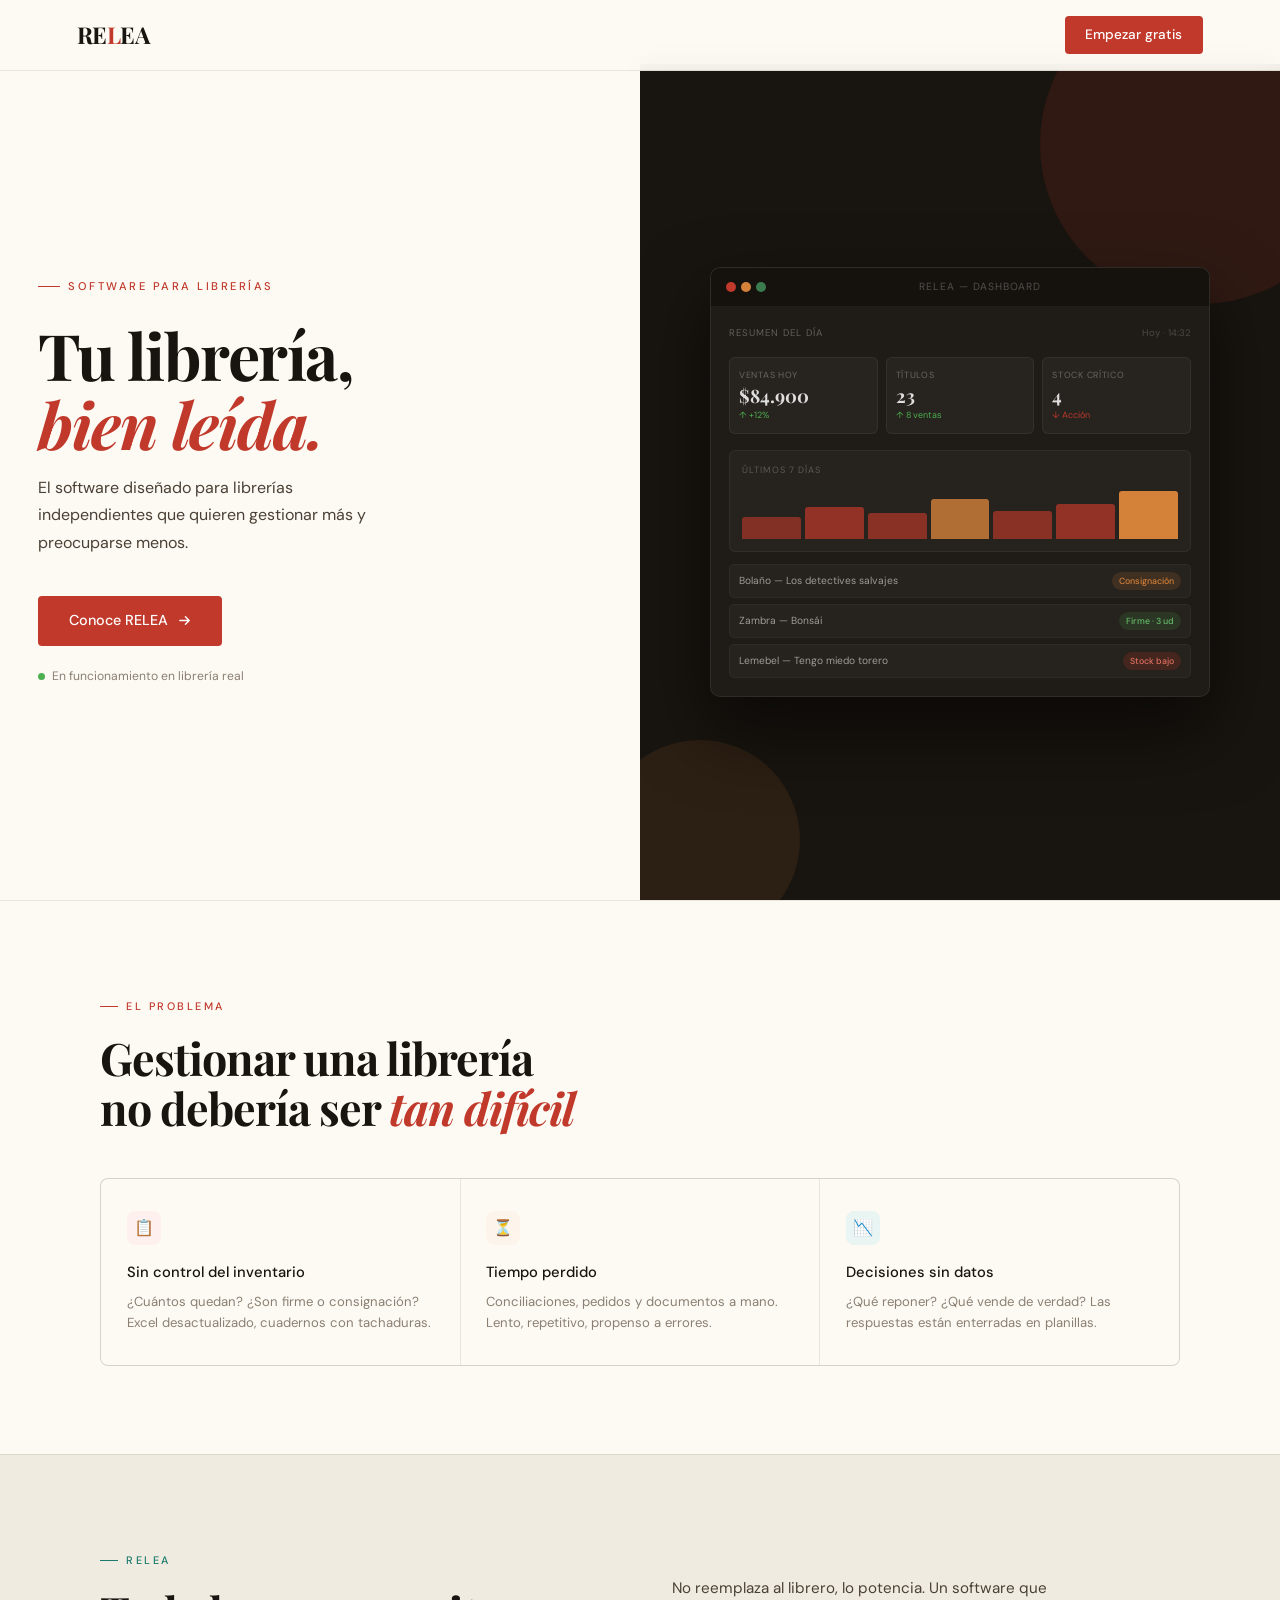
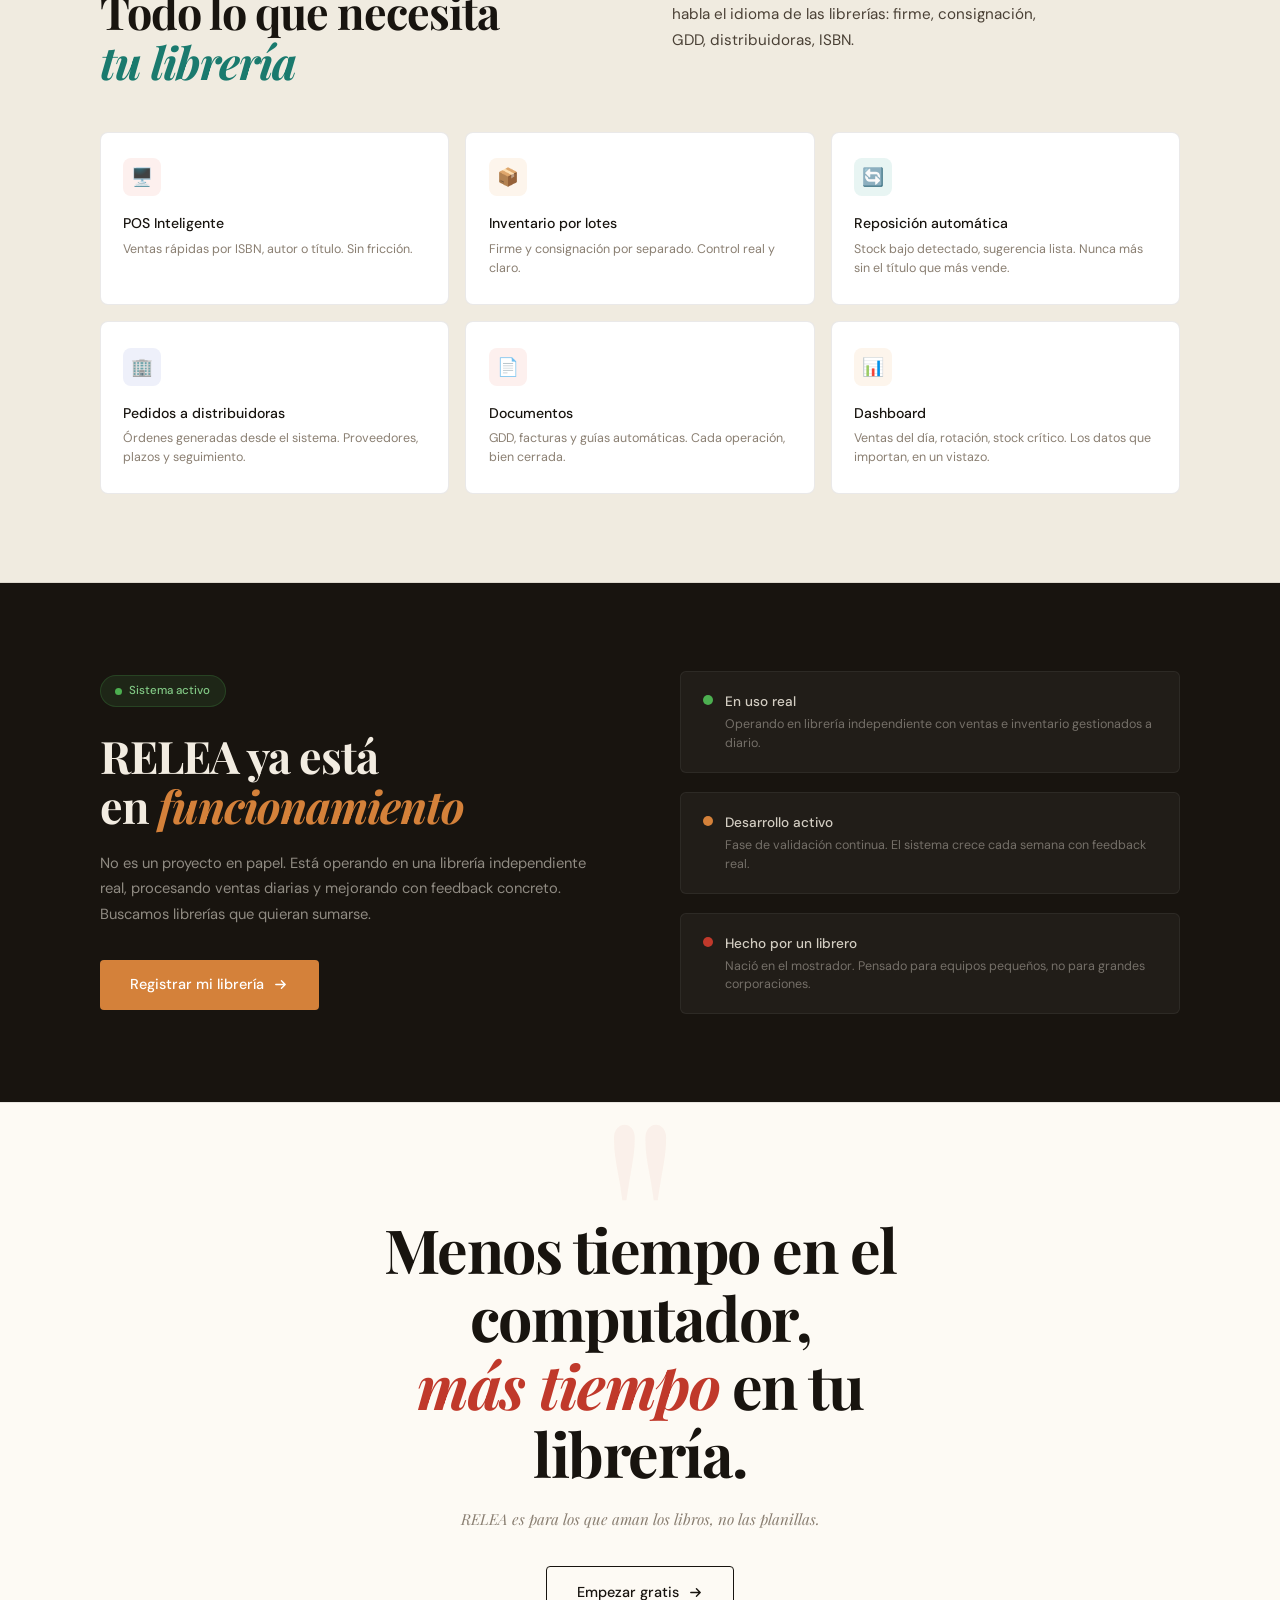
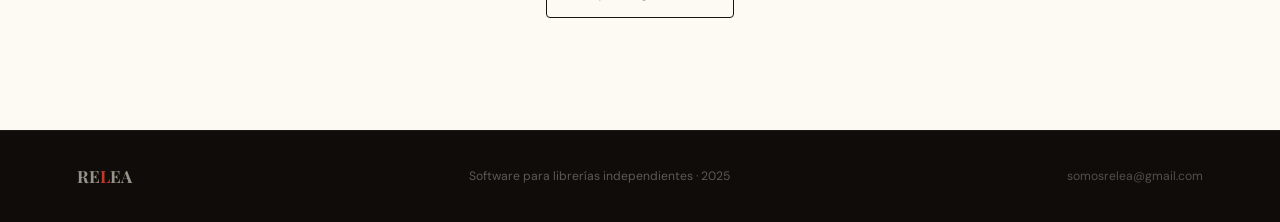
==== index.html @ 033b96b5 "feat: links de registro a app.relea.cl en CTAs principales - Nav: 'Quiero saber más' → 'Empezar grat" ====
<!DOCTYPE html>
<html lang="es">
<head>
<meta charset="UTF-8">
<meta name="viewport" content="width=device-width, initial-scale=1.0">
<title>RELEA — Tu librería, bien leída.</title>
<link rel="preconnect" href="https://fonts.googleapis.com">
<link href="https://fonts.googleapis.com/css2?family=Playfair+Display:ital,wght@0,400;0,700;1,400&family=DM+Sans:wght@300;400;500&display=swap" rel="stylesheet">
<style>
*, *::before, *::after { margin: 0; padding: 0; box-sizing: border-box; }

:root {
  --bg: #FDFAF4;
  --ink: #18140F;
  --ink-mid: #4A4035;
  --ink-muted: #8A7F72;
  --red: #C0392B;
  --red-pale: #FDF0EE;
  --amber: #D4813A;
  --amber-pale: #FDF5EC;
  --teal: #1A7A6E;
  --teal-pale: #E8F5F3;
  --indigo: #3B4FA8;
  --indigo-pale: #EEF0FA;
  --border: rgba(24,20,15,0.09);
  --cream: #F0EBE0;
  --white: #FFFFFF;
}

html { scroll-behavior: smooth; }

body {
  font-family: 'DM Sans', sans-serif;
  background: var(--bg);
  color: var(--ink);
  line-height: 1.6;
  overflow-x: hidden;
}

/* NAV */
nav {
  position: fixed; top: 0; left: 0; right: 0; z-index: 100;
  display: flex; align-items: center; justify-content: space-between;
  padding: 1rem 6%;
  background: rgba(253,250,244,0.93); backdrop-filter: blur(12px);
  border-bottom: 1px solid var(--border);
}
.logo {
  font-family: 'Playfair Display', serif;
  font-size: 1.45rem; font-weight: 700; letter-spacing: -0.5px;
  color: var(--ink); text-decoration: none;
}
.logo span { color: var(--red); }
.nav-cta {
  font-family: 'DM Sans', sans-serif; font-size: 0.85rem; font-weight: 500;
  padding: 0.5rem 1.3rem; background: var(--red); color: #fff;
  border: none; border-radius: 4px; cursor: pointer; text-decoration: none;
  transition: background 0.2s, transform 0.15s;
}
.nav-cta:hover { background: #A93224; transform: translateY(-1px); }

/* HERO */
.hero {
  min-height: 100vh; display: grid; grid-template-columns: 1fr 1fr;
  padding-top: 64px; overflow: hidden;
}
.hero-left {
  display: flex; flex-direction: column; justify-content: center;
  padding: 5rem 3.5rem 5rem 6%;
}
.eyebrow {
  display: inline-flex; align-items: center; gap: 8px;
  font-size: 0.7rem; text-transform: uppercase; letter-spacing: 2.5px;
  color: var(--red); font-weight: 500; margin-bottom: 1.6rem;
}
.eyebrow::before { content: ''; display: block; width: 22px; height: 1px; background: var(--red); }
h1 {
  font-family: 'Playfair Display', serif;
  font-size: clamp(2.8rem, 5vw, 4.6rem); font-weight: 700;
  line-height: 1.07; letter-spacing: -1.5px; margin-bottom: 1rem;
}
h1 em { font-style: italic; color: var(--red); }
.hero-sub {
  font-size: 1rem; color: var(--ink-mid); line-height: 1.7;
  max-width: 340px; margin-bottom: 2.5rem;
}
.btn-main {
  display: inline-flex; align-items: center; gap: 9px;
  padding: 0.85rem 1.9rem; background: var(--red); color: #fff;
  font-family: 'DM Sans', sans-serif; font-size: 0.9rem; font-weight: 500;
  border: none; border-radius: 4px; cursor: pointer; text-decoration: none;
  align-self: flex-start; transition: background 0.2s, transform 0.15s;
}
.btn-main:hover { background: #A93224; transform: translateY(-1px); }
.btn-main svg { transition: transform 0.2s; }
.btn-main:hover svg { transform: translateX(3px); }
.hero-badge {
  margin-top: 1.3rem; font-size: 0.76rem; color: var(--ink-muted);
  display: flex; align-items: center; gap: 7px;
}
.dot-live {
  width: 7px; height: 7px; border-radius: 50%; background: #4CAF50;
  animation: blink 2.2s ease-in-out infinite; flex-shrink: 0;
}
@keyframes blink { 0%,100%{opacity:1;transform:scale(1)} 50%{opacity:.55;transform:scale(.8)} }

.hero-right {
  background: var(--ink); display: flex; align-items: center; justify-content: center;
  padding: 3rem 5%; position: relative; overflow: hidden;
}
.hero-right::before {
  content: ''; position: absolute; width: 320px; height: 320px; border-radius: 50%;
  background: rgba(192,57,43,0.14); top: -80px; right: -80px; pointer-events: none;
}
.hero-right::after {
  content: ''; position: absolute; width: 200px; height: 200px; border-radius: 50%;
  background: rgba(212,129,58,0.1); bottom: -40px; left: -40px; pointer-events: none;
}

/* MOCKUP */
.mockup {
  width: 100%; max-width: 500px; background: #1F1B16; border-radius: 10px;
  border: 1px solid rgba(255,255,255,0.07); box-shadow: 0 32px 72px rgba(0,0,0,0.55);
  overflow: hidden; animation: rise 0.9s ease-out both; position: relative; z-index: 2;
}
@keyframes rise { from{opacity:0;transform:translateY(18px)} to{opacity:1;transform:none} }
.mtop {
  display: flex; align-items: center; justify-content: space-between;
  padding: 11px 15px; background: #15120E; border-bottom: 1px solid rgba(255,255,255,0.05);
}
.mdots { display: flex; gap: 5px; }
.mdot { width: 10px; height: 10px; border-radius: 50%; }
.dr{background:#C0392B} .dy{background:#D4813A} .dg{background:#3C7A50}
.mtitle { font-size: 0.65rem; color: rgba(255,255,255,0.25); letter-spacing: 1px; text-transform: uppercase; }
.mbody { padding: 18px; }
.mrow { display: flex; justify-content: space-between; align-items: baseline; margin-bottom: 16px; }
.mlabel { font-size: 0.6rem; color: rgba(255,255,255,0.3); text-transform: uppercase; letter-spacing: 1px; }
.mdate { font-size: 0.6rem; color: rgba(255,255,255,0.2); }
.mcards { display: grid; grid-template-columns: repeat(3,1fr); gap: 8px; margin-bottom: 16px; }
.mcard {
  background: rgba(255,255,255,0.04); border: 1px solid rgba(255,255,255,0.06);
  border-radius: 6px; padding: 10px 9px;
}
.mcard-lbl { font-size: 0.56rem; color: rgba(255,255,255,0.3); text-transform: uppercase; letter-spacing:.7px; margin-bottom: 5px; }
.mcard-val { font-family: 'Playfair Display', serif; font-size: 1.15rem; font-weight: 700; color: rgba(255,255,255,0.85); line-height: 1; }
.mcard-sub { font-size: 0.56rem; margin-top: 3px; }
.up{color:#4CAF50} .dn{color:#C0392B}
.mchart { background: rgba(255,255,255,0.03); border: 1px solid rgba(255,255,255,0.05); border-radius: 6px; padding: 12px; margin-bottom: 12px; }
.mchart-lbl { font-size: 0.57rem; color: rgba(255,255,255,0.25); text-transform: uppercase; letter-spacing: 1px; margin-bottom: 10px; }
.mbars { display: flex; align-items: flex-end; gap: 4px; height: 52px; }
.mb { flex: 1; border-radius: 3px 3px 0 0; }
.mb1{height:42%;background:#C0392B;opacity:.6} .mb2{height:62%;background:#C0392B;opacity:.7}
.mb3{height:50%;background:#C0392B;opacity:.65} .mb4{height:78%;background:#D4813A;opacity:.8}
.mb5{height:55%;background:#C0392B;opacity:.65} .mb6{height:68%;background:#C0392B;opacity:.7}
.mb7{height:92%;background:#D4813A;opacity:1}
.mitems { display: flex; flex-direction: column; gap: 6px; }
.mitem {
  display: flex; align-items: center; justify-content: space-between;
  background: rgba(255,255,255,0.03); border-radius: 5px; padding: 7px 9px;
  border: 1px solid rgba(255,255,255,0.04);
}
.mitem-name { font-size: 0.64rem; color: rgba(255,255,255,0.55); white-space: nowrap; overflow: hidden; text-overflow: ellipsis; max-width: 200px; }
.mbadge { font-size: 0.55rem; padding: 2px 7px; border-radius: 20px; font-weight: 500; white-space: nowrap; }
.bg{background:rgba(76,175,80,.14);color:#66BB6A}
.br{background:rgba(192,57,43,.2);color:#E07060}
.bo{background:rgba(212,129,58,.15);color:#D4813A}

/* SECTIONS */
.section { padding: 5.5rem 6%; }
.inner { max-width: 1080px; margin: 0 auto; }
.sec-eye {
  display: inline-flex; align-items: center; gap: 8px;
  font-size: 0.68rem; text-transform: uppercase; letter-spacing: 2.5px; font-weight: 500; margin-bottom: 1.1rem;
}
h2 {
  font-family: 'Playfair Display', serif;
  font-size: clamp(1.9rem, 3.5vw, 2.8rem); font-weight: 700; line-height: 1.12; letter-spacing: -1px;
}
h2 em { font-style: italic; }

/* PROBLEMA */
.prob-mod { background: var(--bg); border-top: 1px solid var(--border); }
.prob-grid {
  display: grid; grid-template-columns: repeat(3,1fr); gap: 1px;
  background: var(--border); border: 1px solid var(--border);
  border-radius: 8px; overflow: hidden; margin-top: 2.8rem;
}
.prob-card { padding: 2rem 1.6rem; background: var(--bg); transition: background 0.2s; }
.prob-card:hover { background: var(--cream); }
.prob-accent {
  display: inline-block; width: 34px; height: 34px; border-radius: 8px;
  font-size: 1rem; line-height: 34px; text-align: center; margin-bottom: 1rem;
}
.ac-red{background:var(--red-pale)} .ac-amber{background:var(--amber-pale)} .ac-teal{background:var(--teal-pale)}
.prob-card h3 { font-size: 0.92rem; font-weight: 500; color: var(--ink); margin-bottom: 0.4rem; }
.prob-card p { font-size: 0.82rem; color: var(--ink-muted); line-height: 1.6; }

/* MÓDULOS */
.modulos-bg { background: var(--cream); border-top: 1px solid var(--border); border-bottom: 1px solid var(--border); }
.mod-intro { display: grid; grid-template-columns: 1fr 1fr; gap: 4rem; align-items: end; margin-bottom: 2.8rem; }
.mod-desc { font-size: 0.95rem; color: var(--ink-mid); line-height: 1.7; max-width: 380px; align-self: center; }
.mod-grid { display: grid; grid-template-columns: repeat(3,1fr); gap: 1rem; }
.mod-card {
  background: var(--white); border: 1px solid var(--border);
  border-radius: 8px; padding: 1.6rem 1.4rem;
  transition: border-color 0.2s, transform 0.2s;
  position: relative; overflow: hidden;
}
.mod-card::after {
  content: ''; position: absolute; left: 0; top: 0; bottom: 0;
  width: 3px; opacity: 0; transition: opacity 0.25s;
}
.mod-card:hover { border-color: transparent; transform: translateY(-2px); }
.mod-card:hover::after { opacity: 1; }
.card-r::after{background:var(--red)} .card-a::after{background:var(--amber)}
.card-t::after{background:var(--teal)} .card-i::after{background:var(--indigo)}
.mod-icon { width: 38px; height: 38px; border-radius: 8px; display: flex; align-items: center; justify-content: center; font-size: 1.1rem; margin-bottom: 1rem; }
.ir{background:var(--red-pale)} .ia{background:var(--amber-pale)} .it{background:var(--teal-pale)} .ii{background:var(--indigo-pale)}
.mod-card h3 { font-size: 0.88rem; font-weight: 500; color: var(--ink); margin-bottom: 0.3rem; }
.mod-card p { font-size: 0.78rem; color: var(--ink-muted); line-height: 1.55; }

/* ESTADO */
.estado { background: var(--ink); color: #F2ECE1; }
.estado-grid { display: grid; grid-template-columns: 1fr 1fr; gap: 5rem; align-items: center; }
.estado-badge {
  display: inline-flex; align-items: center; gap: 7px;
  background: rgba(76,175,80,.12); border: 1px solid rgba(76,175,80,.22);
  color: #81C784; font-size: 0.72rem; font-weight: 500;
  padding: 0.35rem 0.9rem; border-radius: 50px; margin-bottom: 1.5rem;
}
.estado h2 { color: #F2ECE1; }
.estado h2 em { color: var(--amber); font-style: italic; }
.estado-desc { font-size: 0.92rem; color: rgba(242,236,225,0.55); line-height: 1.75; margin: 1.2rem 0 2rem; }
.facts { display: flex; flex-direction: column; gap: 1.2rem; }
.fact {
  display: flex; align-items: flex-start; gap: 12px;
  padding: 1.2rem 1.4rem; background: rgba(255,255,255,0.04);
  border-radius: 6px; border: 1px solid rgba(255,255,255,0.06);
}
.fact-dot { width: 10px; height: 10px; border-radius: 50%; flex-shrink: 0; margin-top: 4px; }
.fd-red{background:var(--red)} .fd-amber{background:var(--amber)} .fd-green{background:#4CAF50}
.fact h4 { font-size: 0.85rem; font-weight: 500; color: rgba(242,236,225,0.85); margin-bottom: 2px; }
.fact p { font-size: 0.78rem; color: rgba(242,236,225,0.4); line-height: 1.5; }

/* CIERRE */
.cierre {
  background: var(--bg); text-align: center;
  padding: 7rem 6%; border-top: 1px solid var(--border);
  position: relative; overflow: hidden;
}
.cierre::before {
  content: '"'; font-family: 'Playfair Display', serif; font-size: 18rem;
  color: rgba(192,57,43,0.05); position: absolute; top: -2rem; left: 50%;
  transform: translateX(-50%); line-height: 1; pointer-events: none;
}
.cierre-inner { max-width: 640px; margin: 0 auto; position: relative; z-index: 2; }
.cierre h2 { font-size: clamp(2.2rem, 5vw, 3.8rem); letter-spacing: -1.5px; margin-bottom: 1.2rem; }
.cierre h2 em { color: var(--red); }
.cierre-sub {
  font-size: 0.95rem; color: var(--ink-muted); margin-bottom: 2.2rem;
  font-style: italic; font-family: 'Playfair Display', serif; line-height: 1.6;
}
.btn-outline {
  display: inline-flex; align-items: center; gap: 9px;
  padding: 0.85rem 1.9rem; background: transparent; color: var(--ink);
  font-family: 'DM Sans', sans-serif; font-size: 0.9rem; font-weight: 500;
  border: 1.5px solid var(--ink); border-radius: 4px;
  cursor: pointer; text-decoration: none; transition: background 0.2s, color 0.2s;
}
.btn-outline:hover { background: var(--ink); color: var(--bg); }
.btn-outline svg { transition: transform 0.2s; }
.btn-outline:hover svg { transform: translateX(3px); }

/* FOOTER */
footer {
  background: #0F0C09; color: rgba(242,236,225,0.35);
  padding: 2rem 6%; border-top: 1px solid rgba(255,255,255,0.05);
  display: flex; align-items: center; justify-content: space-between; flex-wrap: wrap; gap: 1rem;
}
.footer-logo { font-family: 'Playfair Display', serif; font-size: 1.05rem; font-weight: 700; color: rgba(242,236,225,0.6); }
.footer-logo span { color: var(--red); }
footer p { font-size: 0.76rem; }
footer a { font-size: 0.76rem; color: rgba(242,236,225,0.3); text-decoration: none; transition: color 0.2s; }
footer a:hover { color: rgba(242,236,225,0.7); }

/* REVEAL */
.reveal { opacity: 0; transform: translateY(20px); transition: opacity 0.6s ease, transform 0.6s ease; }
.reveal.on { opacity: 1; transform: none; }

/* RESPONSIVE */
@media (max-width: 900px) {
  .hero { grid-template-columns: 1fr; }
  .hero-left { padding: 4rem 6%; }
  .hero-right { min-height: 380px; padding: 3rem 6%; }
  .prob-grid { grid-template-columns: 1fr; }
  .mod-intro { grid-template-columns: 1fr; gap: 1.5rem; }
  .mod-grid { grid-template-columns: repeat(2,1fr); }
  .estado-grid { grid-template-columns: 1fr; gap: 3rem; }
}
@media (max-width: 580px) {
  .section { padding: 4rem 5%; }
  .mod-grid { grid-template-columns: 1fr; }
  .mcards { grid-template-columns: repeat(2,1fr); }
  footer { flex-direction: column; text-align: center; }
}
</style>
</head>
<body>

<!-- NAV -->
<nav>
  <a href="#" class="logo">RE<span>L</span>EA</a>
  <a href="https://app.relea.cl/?registro=1" class="nav-cta">Empezar gratis</a>
</nav>

<!-- HERO -->
<section class="hero">
  <div class="hero-left">
    <div class="eyebrow">Software para librerías</div>
    <h1>Tu librería,<br><em>bien leída.</em></h1>
    <p class="hero-sub">El software diseñado para librerías independientes que quieren gestionar más y preocuparse menos.</p>
    <a href="#modulos" class="btn-main">
      Conoce RELEA
      <svg width="15" height="15" viewBox="0 0 16 16" fill="none"><path d="M3 8h10M9 4l4 4-4 4" stroke="currentColor" stroke-width="1.5" stroke-linecap="round" stroke-linejoin="round"/></svg>
    </a>
    <div class="hero-badge">
      <div class="dot-live"></div>
      En funcionamiento en librería real
    </div>
  </div>

  <div class="hero-right">
    <div class="mockup">
      <div class="mtop">
        <div class="mdots"><div class="mdot dr"></div><div class="mdot dy"></div><div class="mdot dg"></div></div>
        <div class="mtitle">RELEA — Dashboard</div>
        <div></div>
      </div>
      <div class="mbody">
        <div class="mrow">
          <div class="mlabel">Resumen del día</div>
          <div class="mdate">Hoy · 14:32</div>
        </div>
        <div class="mcards">
          <div class="mcard">
            <div class="mcard-lbl">Ventas hoy</div>
            <div class="mcard-val">$84.900</div>
            <div class="mcard-sub up">↑ +12%</div>
          </div>
          <div class="mcard">
            <div class="mcard-lbl">Títulos</div>
            <div class="mcard-val">23</div>
            <div class="mcard-sub up">↑ 8 ventas</div>
          </div>
          <div class="mcard">
            <div class="mcard-lbl">Stock crítico</div>
            <div class="mcard-val">4</div>
            <div class="mcard-sub dn">↓ Acción</div>
          </div>
        </div>
        <div class="mchart">
          <div class="mchart-lbl">Últimos 7 días</div>
          <div class="mbars">
            <div class="mb mb1"></div><div class="mb mb2"></div><div class="mb mb3"></div>
            <div class="mb mb4"></div><div class="mb mb5"></div><div class="mb mb6"></div>
            <div class="mb mb7"></div>
          </div>
        </div>
        <div class="mitems">
          <div class="mitem">
            <span class="mitem-name">Bolaño — Los detectives salvajes</span>
            <span class="mbadge bo">Consignación</span>
          </div>
          <div class="mitem">
            <span class="mitem-name">Zambra — Bonsái</span>
            <span class="mbadge bg">Firme · 3 ud</span>
          </div>
          <div class="mitem">
            <span class="mitem-name">Lemebel — Tengo miedo torero</span>
            <span class="mbadge br">Stock bajo</span>
          </div>
        </div>
      </div>
    </div>
  </div>
</section>

<!-- PROBLEMA -->
<section class="section prob-mod" id="problema">
  <div class="inner">
    <div class="reveal">
      <div class="sec-eye" style="color:var(--red);">
        <span style="display:block;width:18px;height:1px;background:var(--red)"></span>El problema
      </div>
      <h2>Gestionar una librería<br>no debería ser <em style="color:var(--red)">tan difícil</em></h2>
    </div>
    <div class="prob-grid reveal">
      <div class="prob-card">
        <div class="prob-accent ac-red">📋</div>
        <h3>Sin control del inventario</h3>
        <p>¿Cuántos quedan? ¿Son firme o consignación? Excel desactualizado, cuadernos con tachaduras.</p>
      </div>
      <div class="prob-card">
        <div class="prob-accent ac-amber">⏳</div>
        <h3>Tiempo perdido</h3>
        <p>Conciliaciones, pedidos y documentos a mano. Lento, repetitivo, propenso a errores.</p>
      </div>
      <div class="prob-card">
        <div class="prob-accent ac-teal">📉</div>
        <h3>Decisiones sin datos</h3>
        <p>¿Qué reponer? ¿Qué vende de verdad? Las respuestas están enterradas en planillas.</p>
      </div>
    </div>
  </div>
</section>

<!-- MÓDULOS -->
<section class="section modulos-bg" id="modulos">
  <div class="inner">
    <div class="mod-intro">
      <div class="reveal">
        <div class="sec-eye" style="color:var(--teal);">
          <span style="display:block;width:18px;height:1px;background:var(--teal)"></span>RELEA
        </div>
        <h2>Todo lo que necesita<br><em style="color:var(--teal)">tu librería</em></h2>
      </div>
      <p class="mod-desc reveal">No reemplaza al librero, lo potencia. Un software que habla el idioma de las librerías: firme, consignación, GDD, distribuidoras, ISBN.</p>
    </div>

    <div class="mod-grid">
      <div class="mod-card card-r reveal">
        <div class="mod-icon ir">🖥️</div>
        <h3>POS Inteligente</h3>
        <p>Ventas rápidas por ISBN, autor o título. Sin fricción.</p>
      </div>
      <div class="mod-card card-a reveal">
        <div class="mod-icon ia">📦</div>
        <h3>Inventario por lotes</h3>
        <p>Firme y consignación por separado. Control real y claro.</p>
      </div>
      <div class="mod-card card-t reveal">
        <div class="mod-icon it">🔄</div>
        <h3>Reposición automática</h3>
        <p>Stock bajo detectado, sugerencia lista. Nunca más sin el título que más vende.</p>
      </div>
      <div class="mod-card card-i reveal">
        <div class="mod-icon ii">🏢</div>
        <h3>Pedidos a distribuidoras</h3>
        <p>Órdenes generadas desde el sistema. Proveedores, plazos y seguimiento.</p>
      </div>
      <div class="mod-card card-r reveal">
        <div class="mod-icon ir">📄</div>
        <h3>Documentos</h3>
        <p>GDD, facturas y guías automáticas. Cada operación, bien cerrada.</p>
      </div>
      <div class="mod-card card-a reveal">
        <div class="mod-icon ia">📊</div>
        <h3>Dashboard</h3>
        <p>Ventas del día, rotación, stock crítico. Los datos que importan, en un vistazo.</p>
      </div>
    </div>
  </div>
</section>

<!-- ESTADO -->
<section class="section estado" id="estado">
  <div class="inner">
    <div class="estado-grid">
      <div>
        <div class="estado-badge reveal"><div class="dot-live"></div>Sistema activo</div>
        <h2 class="reveal">RELEA ya está<br>en <em>funcionamiento</em></h2>
        <p class="estado-desc reveal">No es un proyecto en papel. Está operando en una librería independiente real, procesando ventas diarias y mejorando con feedback concreto. Buscamos librerías que quieran sumarse.</p>
        <a href="https://app.relea.cl/?registro=1" class="btn-main reveal" style="background:var(--amber);">
          Registrar mi librería
          <svg width="15" height="15" viewBox="0 0 16 16" fill="none"><path d="M3 8h10M9 4l4 4-4 4" stroke="currentColor" stroke-width="1.5" stroke-linecap="round" stroke-linejoin="round"/></svg>
        </a>
      </div>
      <div class="facts reveal">
        <div class="fact">
          <div class="fact-dot fd-green"></div>
          <div>
            <h4>En uso real</h4>
            <p>Operando en librería independiente con ventas e inventario gestionados a diario.</p>
          </div>
        </div>
        <div class="fact">
          <div class="fact-dot fd-amber"></div>
          <div>
            <h4>Desarrollo activo</h4>
            <p>Fase de validación continua. El sistema crece cada semana con feedback real.</p>
          </div>
        </div>
        <div class="fact">
          <div class="fact-dot fd-red"></div>
          <div>
            <h4>Hecho por un librero</h4>
            <p>Nació en el mostrador. Pensado para equipos pequeños, no para grandes corporaciones.</p>
          </div>
        </div>
      </div>
    </div>
  </div>
</section>

<!-- CIERRE -->
<section class="cierre" id="cierre">
  <div class="cierre-inner">
    <h2 class="reveal">Menos tiempo en el computador,<br><em>más tiempo</em> en tu librería.</h2>
    <p class="cierre-sub reveal">RELEA es para los que aman los libros, no las planillas.</p>
    <a href="https://app.relea.cl/?registro=1" class="btn-outline reveal">
      Empezar gratis
      <svg width="15" height="15" viewBox="0 0 16 16" fill="none"><path d="M3 8h10M9 4l4 4-4 4" stroke="currentColor" stroke-width="1.5" stroke-linecap="round" stroke-linejoin="round"/></svg>
    </a>
  </div>
</section>

<!-- FOOTER -->
<footer>
  <div class="footer-logo">RE<span>L</span>EA</div>
  <p>Software para librerías independientes · 2025</p>
  <a href="mailto:somosrelea@gmail.com">somosrelea@gmail.com</a>
</footer>

<script>
const obs = new IntersectionObserver(entries => {
  entries.forEach(e => { if (e.isIntersecting) e.target.classList.add('on'); });
}, { threshold: 0.1, rootMargin: '0px 0px -30px 0px' });
document.querySelectorAll('.reveal').forEach(el => obs.observe(el));
</script>
</body>
</html>
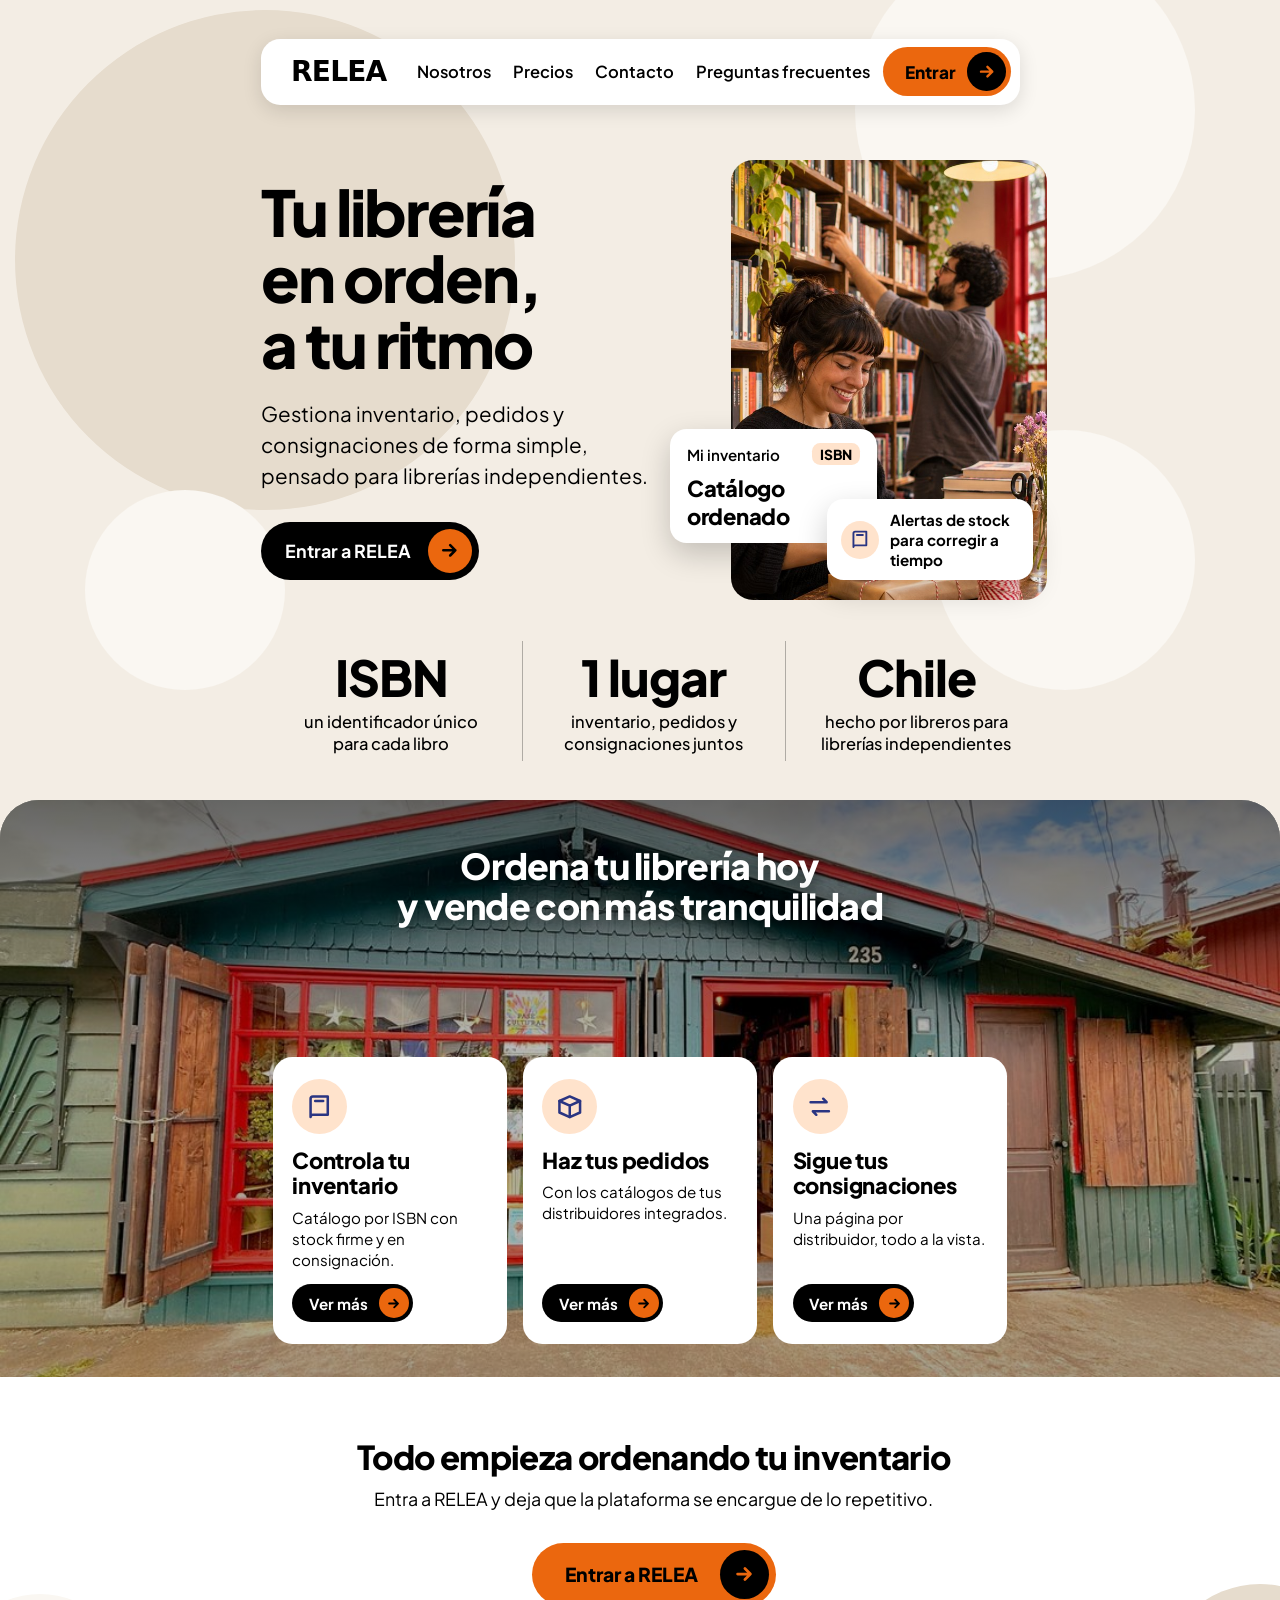
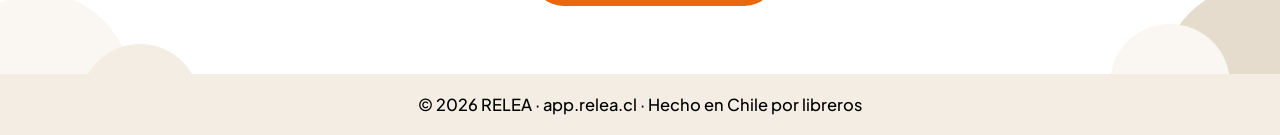
==== commit 23f6ee6b: "Reemplaza la landing por el nuevo diseño de RELEA (inicio + 4 páginas) Inicio, Nosotros, Precios, Co" ====
--- a/index.html
+++ b/index.html
@@ -1,531 +1,106 @@
-<!DOCTYPE html>
-<html lang="es">
+<!doctype html>
+<html lang="es-CL">
 <head>
-<meta charset="UTF-8">
-<meta name="viewport" content="width=device-width, initial-scale=1.0">
-<title>RELEA — Tu librería, bien leída.</title>
+<meta charset="utf-8">
+<meta name="viewport" content="width=device-width, initial-scale=1">
+<title>RELEA, gestión para librerías independientes</title>
+<meta name="description" content="Gestiona inventario, pedidos y consignaciones de forma simple, pensado para librerías independientes.">
+<link rel="canonical" href="https://relea.cl/">
+<meta property="og:type" content="website">
+<meta property="og:locale" content="es_CL">
+<meta property="og:site_name" content="RELEA">
+<meta property="og:title" content="RELEA, gestión para librerías independientes">
+<meta property="og:description" content="Gestiona inventario, pedidos y consignaciones de forma simple, pensado para librerías independientes.">
+<meta property="og:url" content="https://relea.cl/">
+<meta property="og:image" content="https://relea.cl/assets/main-hero.jpg">
+<meta name="theme-color" content="#f3ede4">
+<link rel="icon" href="assets/favicon.svg" type="image/svg+xml">
 <link rel="preconnect" href="https://fonts.googleapis.com">
-<link href="https://fonts.googleapis.com/css2?family=Playfair+Display:ital,wght@0,400;0,700;1,400&family=DM+Sans:wght@300;400;500&display=swap" rel="stylesheet">
-<style>
-*, *::before, *::after { margin: 0; padding: 0; box-sizing: border-box; }
-
-:root {
-  --bg: #FDFAF4;
-  --ink: #18140F;
-  --ink-mid: #4A4035;
-  --ink-muted: #8A7F72;
-  --red: #C0392B;
-  --red-pale: #FDF0EE;
-  --amber: #D4813A;
-  --amber-pale: #FDF5EC;
-  --teal: #1A7A6E;
-  --teal-pale: #E8F5F3;
-  --indigo: #3B4FA8;
-  --indigo-pale: #EEF0FA;
-  --border: rgba(24,20,15,0.09);
-  --cream: #F0EBE0;
-  --white: #FFFFFF;
-}
-
-html { scroll-behavior: smooth; }
-
-body {
-  font-family: 'DM Sans', sans-serif;
-  background: var(--bg);
-  color: var(--ink);
-  line-height: 1.6;
-  overflow-x: hidden;
-}
-
-/* NAV */
-nav {
-  position: fixed; top: 0; left: 0; right: 0; z-index: 100;
-  display: flex; align-items: center; justify-content: space-between;
-  padding: 1rem 6%;
-  background: rgba(253,250,244,0.93); backdrop-filter: blur(12px);
-  border-bottom: 1px solid var(--border);
-}
-.logo {
-  font-family: 'Playfair Display', serif;
-  font-size: 1.45rem; font-weight: 700; letter-spacing: -0.5px;
-  color: var(--ink); text-decoration: none;
-}
-.logo span { color: var(--red); }
-.nav-cta {
-  font-family: 'DM Sans', sans-serif; font-size: 0.85rem; font-weight: 500;
-  padding: 0.5rem 1.3rem; background: var(--red); color: #fff;
-  border: none; border-radius: 4px; cursor: pointer; text-decoration: none;
-  transition: background 0.2s, transform 0.15s;
-}
-.nav-cta:hover { background: #A93224; transform: translateY(-1px); }
-
-/* HERO */
-.hero {
-  min-height: 100vh; display: grid; grid-template-columns: 1fr 1fr;
-  padding-top: 64px; overflow: hidden;
-}
-.hero-left {
-  display: flex; flex-direction: column; justify-content: center;
-  padding: 5rem 3.5rem 5rem 6%;
-}
-.eyebrow {
-  display: inline-flex; align-items: center; gap: 8px;
-  font-size: 0.7rem; text-transform: uppercase; letter-spacing: 2.5px;
-  color: var(--red); font-weight: 500; margin-bottom: 1.6rem;
-}
-.eyebrow::before { content: ''; display: block; width: 22px; height: 1px; background: var(--red); }
-h1 {
-  font-family: 'Playfair Display', serif;
-  font-size: clamp(2.8rem, 5vw, 4.6rem); font-weight: 700;
-  line-height: 1.07; letter-spacing: -1.5px; margin-bottom: 1rem;
-}
-h1 em { font-style: italic; color: var(--red); }
-.hero-sub {
-  font-size: 1rem; color: var(--ink-mid); line-height: 1.7;
-  max-width: 340px; margin-bottom: 2.5rem;
-}
-.btn-main {
-  display: inline-flex; align-items: center; gap: 9px;
-  padding: 0.85rem 1.9rem; background: var(--red); color: #fff;
-  font-family: 'DM Sans', sans-serif; font-size: 0.9rem; font-weight: 500;
-  border: none; border-radius: 4px; cursor: pointer; text-decoration: none;
-  align-self: flex-start; transition: background 0.2s, transform 0.15s;
-}
-.btn-main:hover { background: #A93224; transform: translateY(-1px); }
-.btn-main svg { transition: transform 0.2s; }
-.btn-main:hover svg { transform: translateX(3px); }
-.hero-badge {
-  margin-top: 1.3rem; font-size: 0.76rem; color: var(--ink-muted);
-  display: flex; align-items: center; gap: 7px;
-}
-.dot-live {
-  width: 7px; height: 7px; border-radius: 50%; background: #4CAF50;
-  animation: blink 2.2s ease-in-out infinite; flex-shrink: 0;
-}
-@keyframes blink { 0%,100%{opacity:1;transform:scale(1)} 50%{opacity:.55;transform:scale(.8)} }
-
-.hero-right {
-  background: var(--ink); display: flex; align-items: center; justify-content: center;
-  padding: 3rem 5%; position: relative; overflow: hidden;
-}
-.hero-right::before {
-  content: ''; position: absolute; width: 320px; height: 320px; border-radius: 50%;
-  background: rgba(192,57,43,0.14); top: -80px; right: -80px; pointer-events: none;
-}
-.hero-right::after {
-  content: ''; position: absolute; width: 200px; height: 200px; border-radius: 50%;
-  background: rgba(212,129,58,0.1); bottom: -40px; left: -40px; pointer-events: none;
-}
-
-/* MOCKUP */
-.mockup {
-  width: 100%; max-width: 500px; background: #1F1B16; border-radius: 10px;
-  border: 1px solid rgba(255,255,255,0.07); box-shadow: 0 32px 72px rgba(0,0,0,0.55);
-  overflow: hidden; animation: rise 0.9s ease-out both; position: relative; z-index: 2;
-}
-@keyframes rise { from{opacity:0;transform:translateY(18px)} to{opacity:1;transform:none} }
-.mtop {
-  display: flex; align-items: center; justify-content: space-between;
-  padding: 11px 15px; background: #15120E; border-bottom: 1px solid rgba(255,255,255,0.05);
-}
-.mdots { display: flex; gap: 5px; }
-.mdot { width: 10px; height: 10px; border-radius: 50%; }
-.dr{background:#C0392B} .dy{background:#D4813A} .dg{background:#3C7A50}
-.mtitle { font-size: 0.65rem; color: rgba(255,255,255,0.25); letter-spacing: 1px; text-transform: uppercase; }
-.mbody { padding: 18px; }
-.mrow { display: flex; justify-content: space-between; align-items: baseline; margin-bottom: 16px; }
-.mlabel { font-size: 0.6rem; color: rgba(255,255,255,0.3); text-transform: uppercase; letter-spacing: 1px; }
-.mdate { font-size: 0.6rem; color: rgba(255,255,255,0.2); }
-.mcards { display: grid; grid-template-columns: repeat(3,1fr); gap: 8px; margin-bottom: 16px; }
-.mcard {
-  background: rgba(255,255,255,0.04); border: 1px solid rgba(255,255,255,0.06);
-  border-radius: 6px; padding: 10px 9px;
-}
-.mcard-lbl { font-size: 0.56rem; color: rgba(255,255,255,0.3); text-transform: uppercase; letter-spacing:.7px; margin-bottom: 5px; }
-.mcard-val { font-family: 'Playfair Display', serif; font-size: 1.15rem; font-weight: 700; color: rgba(255,255,255,0.85); line-height: 1; }
-.mcard-sub { font-size: 0.56rem; margin-top: 3px; }
-.up{color:#4CAF50} .dn{color:#C0392B}
-.mchart { background: rgba(255,255,255,0.03); border: 1px solid rgba(255,255,255,0.05); border-radius: 6px; padding: 12px; margin-bottom: 12px; }
-.mchart-lbl { font-size: 0.57rem; color: rgba(255,255,255,0.25); text-transform: uppercase; letter-spacing: 1px; margin-bottom: 10px; }
-.mbars { display: flex; align-items: flex-end; gap: 4px; height: 52px; }
-.mb { flex: 1; border-radius: 3px 3px 0 0; }
-.mb1{height:42%;background:#C0392B;opacity:.6} .mb2{height:62%;background:#C0392B;opacity:.7}
-.mb3{height:50%;background:#C0392B;opacity:.65} .mb4{height:78%;background:#D4813A;opacity:.8}
-.mb5{height:55%;background:#C0392B;opacity:.65} .mb6{height:68%;background:#C0392B;opacity:.7}
-.mb7{height:92%;background:#D4813A;opacity:1}
-.mitems { display: flex; flex-direction: column; gap: 6px; }
-.mitem {
-  display: flex; align-items: center; justify-content: space-between;
-  background: rgba(255,255,255,0.03); border-radius: 5px; padding: 7px 9px;
-  border: 1px solid rgba(255,255,255,0.04);
-}
-.mitem-name { font-size: 0.64rem; color: rgba(255,255,255,0.55); white-space: nowrap; overflow: hidden; text-overflow: ellipsis; max-width: 200px; }
-.mbadge { font-size: 0.55rem; padding: 2px 7px; border-radius: 20px; font-weight: 500; white-space: nowrap; }
-.bg{background:rgba(76,175,80,.14);color:#66BB6A}
-.br{background:rgba(192,57,43,.2);color:#E07060}
-.bo{background:rgba(212,129,58,.15);color:#D4813A}
-
-/* SECTIONS */
-.section { padding: 5.5rem 6%; }
-.inner { max-width: 1080px; margin: 0 auto; }
-.sec-eye {
-  display: inline-flex; align-items: center; gap: 8px;
-  font-size: 0.68rem; text-transform: uppercase; letter-spacing: 2.5px; font-weight: 500; margin-bottom: 1.1rem;
-}
-h2 {
-  font-family: 'Playfair Display', serif;
-  font-size: clamp(1.9rem, 3.5vw, 2.8rem); font-weight: 700; line-height: 1.12; letter-spacing: -1px;
-}
-h2 em { font-style: italic; }
-
-/* PROBLEMA */
-.prob-mod { background: var(--bg); border-top: 1px solid var(--border); }
-.prob-grid {
-  display: grid; grid-template-columns: repeat(3,1fr); gap: 1px;
-  background: var(--border); border: 1px solid var(--border);
-  border-radius: 8px; overflow: hidden; margin-top: 2.8rem;
-}
-.prob-card { padding: 2rem 1.6rem; background: var(--bg); transition: background 0.2s; }
-.prob-card:hover { background: var(--cream); }
-.prob-accent {
-  display: inline-block; width: 34px; height: 34px; border-radius: 8px;
-  font-size: 1rem; line-height: 34px; text-align: center; margin-bottom: 1rem;
-}
-.ac-red{background:var(--red-pale)} .ac-amber{background:var(--amber-pale)} .ac-teal{background:var(--teal-pale)}
-.prob-card h3 { font-size: 0.92rem; font-weight: 500; color: var(--ink); margin-bottom: 0.4rem; }
-.prob-card p { font-size: 0.82rem; color: var(--ink-muted); line-height: 1.6; }
-
-/* MÓDULOS */
-.modulos-bg { background: var(--cream); border-top: 1px solid var(--border); border-bottom: 1px solid var(--border); }
-.mod-intro { display: grid; grid-template-columns: 1fr 1fr; gap: 4rem; align-items: end; margin-bottom: 2.8rem; }
-.mod-desc { font-size: 0.95rem; color: var(--ink-mid); line-height: 1.7; max-width: 380px; align-self: center; }
-.mod-grid { display: grid; grid-template-columns: repeat(3,1fr); gap: 1rem; }
-.mod-card {
-  background: var(--white); border: 1px solid var(--border);
-  border-radius: 8px; padding: 1.6rem 1.4rem;
-  transition: border-color 0.2s, transform 0.2s;
-  position: relative; overflow: hidden;
-}
-.mod-card::after {
-  content: ''; position: absolute; left: 0; top: 0; bottom: 0;
-  width: 3px; opacity: 0; transition: opacity 0.25s;
-}
-.mod-card:hover { border-color: transparent; transform: translateY(-2px); }
-.mod-card:hover::after { opacity: 1; }
-.card-r::after{background:var(--red)} .card-a::after{background:var(--amber)}
-.card-t::after{background:var(--teal)} .card-i::after{background:var(--indigo)}
-.mod-icon { width: 38px; height: 38px; border-radius: 8px; display: flex; align-items: center; justify-content: center; font-size: 1.1rem; margin-bottom: 1rem; }
-.ir{background:var(--red-pale)} .ia{background:var(--amber-pale)} .it{background:var(--teal-pale)} .ii{background:var(--indigo-pale)}
-.mod-card h3 { font-size: 0.88rem; font-weight: 500; color: var(--ink); margin-bottom: 0.3rem; }
-.mod-card p { font-size: 0.78rem; color: var(--ink-muted); line-height: 1.55; }
-
-/* ESTADO */
-.estado { background: var(--ink); color: #F2ECE1; }
-.estado-grid { display: grid; grid-template-columns: 1fr 1fr; gap: 5rem; align-items: center; }
-.estado-badge {
-  display: inline-flex; align-items: center; gap: 7px;
-  background: rgba(76,175,80,.12); border: 1px solid rgba(76,175,80,.22);
-  color: #81C784; font-size: 0.72rem; font-weight: 500;
-  padding: 0.35rem 0.9rem; border-radius: 50px; margin-bottom: 1.5rem;
-}
-.estado h2 { color: #F2ECE1; }
-.estado h2 em { color: var(--amber); font-style: italic; }
-.estado-desc { font-size: 0.92rem; color: rgba(242,236,225,0.55); line-height: 1.75; margin: 1.2rem 0 2rem; }
-.facts { display: flex; flex-direction: column; gap: 1.2rem; }
-.fact {
-  display: flex; align-items: flex-start; gap: 12px;
-  padding: 1.2rem 1.4rem; background: rgba(255,255,255,0.04);
-  border-radius: 6px; border: 1px solid rgba(255,255,255,0.06);
-}
-.fact-dot { width: 10px; height: 10px; border-radius: 50%; flex-shrink: 0; margin-top: 4px; }
-.fd-red{background:var(--red)} .fd-amber{background:var(--amber)} .fd-green{background:#4CAF50}
-.fact h4 { font-size: 0.85rem; font-weight: 500; color: rgba(242,236,225,0.85); margin-bottom: 2px; }
-.fact p { font-size: 0.78rem; color: rgba(242,236,225,0.4); line-height: 1.5; }
-
-/* CIERRE */
-.cierre {
-  background: var(--bg); text-align: center;
-  padding: 7rem 6%; border-top: 1px solid var(--border);
-  position: relative; overflow: hidden;
-}
-.cierre::before {
-  content: '"'; font-family: 'Playfair Display', serif; font-size: 18rem;
-  color: rgba(192,57,43,0.05); position: absolute; top: -2rem; left: 50%;
-  transform: translateX(-50%); line-height: 1; pointer-events: none;
-}
-.cierre-inner { max-width: 640px; margin: 0 auto; position: relative; z-index: 2; }
-.cierre h2 { font-size: clamp(2.2rem, 5vw, 3.8rem); letter-spacing: -1.5px; margin-bottom: 1.2rem; }
-.cierre h2 em { color: var(--red); }
-.cierre-sub {
-  font-size: 0.95rem; color: var(--ink-muted); margin-bottom: 2.2rem;
-  font-style: italic; font-family: 'Playfair Display', serif; line-height: 1.6;
-}
-.btn-outline {
-  display: inline-flex; align-items: center; gap: 9px;
-  padding: 0.85rem 1.9rem; background: transparent; color: var(--ink);
-  font-family: 'DM Sans', sans-serif; font-size: 0.9rem; font-weight: 500;
-  border: 1.5px solid var(--ink); border-radius: 4px;
-  cursor: pointer; text-decoration: none; transition: background 0.2s, color 0.2s;
-}
-.btn-outline:hover { background: var(--ink); color: var(--bg); }
-.btn-outline svg { transition: transform 0.2s; }
-.btn-outline:hover svg { transform: translateX(3px); }
-
-/* FOOTER */
-footer {
-  background: #0F0C09; color: rgba(242,236,225,0.35);
-  padding: 2rem 6%; border-top: 1px solid rgba(255,255,255,0.05);
-  display: flex; align-items: center; justify-content: space-between; flex-wrap: wrap; gap: 1rem;
-}
-.footer-logo { font-family: 'Playfair Display', serif; font-size: 1.05rem; font-weight: 700; color: rgba(242,236,225,0.6); }
-.footer-logo span { color: var(--red); }
-footer p { font-size: 0.76rem; }
-footer a { font-size: 0.76rem; color: rgba(242,236,225,0.3); text-decoration: none; transition: color 0.2s; }
-footer a:hover { color: rgba(242,236,225,0.7); }
-
-/* REVEAL */
-.reveal { opacity: 0; transform: translateY(20px); transition: opacity 0.6s ease, transform 0.6s ease; }
-.reveal.on { opacity: 1; transform: none; }
-
-/* RESPONSIVE */
-@media (max-width: 900px) {
-  .hero { grid-template-columns: 1fr; }
-  .hero-left { padding: 4rem 6%; }
-  .hero-right { min-height: 380px; padding: 3rem 6%; }
-  .prob-grid { grid-template-columns: 1fr; }
-  .mod-intro { grid-template-columns: 1fr; gap: 1.5rem; }
-  .mod-grid { grid-template-columns: repeat(2,1fr); }
-  .estado-grid { grid-template-columns: 1fr; gap: 3rem; }
-}
-@media (max-width: 580px) {
-  .section { padding: 4rem 5%; }
-  .mod-grid { grid-template-columns: 1fr; }
-  .mcards { grid-template-columns: repeat(2,1fr); }
-  footer { flex-direction: column; text-align: center; }
-}
-</style>
+<link rel="preconnect" href="https://fonts.gstatic.com" crossorigin>
+<link href="https://fonts.googleapis.com/css2?family=Plus+Jakarta+Sans:wght@400;500;600;700;800&display=swap" rel="stylesheet">
+<link rel="stylesheet" href="styles.css">
 </head>
 <body>
-
-<!-- NAV -->
-<nav>
-  <a href="#" class="logo">RE<span>L</span>EA</a>
-  <a href="https://app.relea.cl/?registro=1" class="nav-cta">Empezar gratis</a>
-</nav>
-
-<!-- HERO -->
-<section class="hero">
-  <div class="hero-left">
-    <div class="eyebrow">Software para librerías</div>
-    <h1>Tu librería,<br><em>bien leída.</em></h1>
-    <p class="hero-sub">El software diseñado para librerías independientes que quieren gestionar más y preocuparse menos.</p>
-    <a href="#modulos" class="btn-main">
-      Conoce RELEA
-      <svg width="15" height="15" viewBox="0 0 16 16" fill="none"><path d="M3 8h10M9 4l4 4-4 4" stroke="currentColor" stroke-width="1.5" stroke-linecap="round" stroke-linejoin="round"/></svg>
-    </a>
-    <div class="hero-badge">
-      <div class="dot-live"></div>
-      En funcionamiento en librería real
-    </div>
+<div class="cream cream--inicio">
+  <div class="deco" aria-hidden="true">
+    <i style="left:-130px;top:10px;width:500px;height:500px"></i>
+    <i class="luz" style="right:-60px;top:-60px;width:340px;height:340px"></i>
+    <i class="luz solo-ancho" style="right:-60px;top:430px;width:260px;height:260px"></i>
+    <i class="luz solo-ancho" style="left:-60px;top:490px;width:200px;height:200px"></i>
   </div>
-
-  <div class="hero-right">
-    <div class="mockup">
-      <div class="mtop">
-        <div class="mdots"><div class="mdot dr"></div><div class="mdot dy"></div><div class="mdot dg"></div></div>
-        <div class="mtitle">RELEA — Dashboard</div>
-        <div></div>
-      </div>
-      <div class="mbody">
-        <div class="mrow">
-          <div class="mlabel">Resumen del día</div>
-          <div class="mdate">Hoy · 14:32</div>
+  <header class="wrap">
+      <nav class="nav" aria-label="Principal">
+        <a class="nav__logo" href="./"><img src="assets/logo.svg" alt="RELEA, volver al inicio" width="88" height="22"></a>
+        <div class="nav__links" id="menu"><a href="nosotros/">Nosotros</a><a href="precios/">Precios</a><a href="contacto/">Contacto</a><a href="preguntas-frecuentes/">Preguntas frecuentes</a></div>
+        <div class="nav__right">
+          <a class="btn btn--naranja btn--entrar" href="https://app.relea.cl"><span>Entrar</span><span class="btn__dot"><svg viewBox="0 0 24 24" fill="none" stroke="currentColor" stroke-width="3" stroke-linecap="round" stroke-linejoin="round" aria-hidden="true"><path d="M5 12h14M13 6l6 6-6 6"/></svg></span></a>
+          <button class="nav__toggle" type="button" aria-controls="menu" aria-expanded="false" aria-label="Abrir menú"><svg viewBox="0 0 24 24" fill="none" stroke="currentColor" stroke-width="2.6" stroke-linecap="round" aria-hidden="true"><path d="M4 7h16M4 12h16M4 17h16"/></svg></button>
         </div>
-        <div class="mcards">
-          <div class="mcard">
-            <div class="mcard-lbl">Ventas hoy</div>
-            <div class="mcard-val">$84.900</div>
-            <div class="mcard-sub up">↑ +12%</div>
+      </nav>
+      <div class="hero">
+        <div class="hero__text">
+          <h1>Tu librería<br>en orden,<br>a tu ritmo</h1>
+          <p class="hero__lead">Gestiona inventario, pedidos y consignaciones de forma simple, pensado para librerías independientes.</p>
+          <div class="hero__cta"><a class="btn" href="https://app.relea.cl"><span>Entrar a RELEA</span><span class="btn__dot"><svg viewBox="0 0 24 24" fill="none" stroke="currentColor" stroke-width="3" stroke-linecap="round" stroke-linejoin="round" aria-hidden="true"><path d="M5 12h14M13 6l6 6-6 6"/></svg></span></a></div>
+        </div>
+        <div class="hero__media">
+          <div class="hero__photo"><img src="assets/main-hero.jpg" alt="Dos libreros en la librería: ella envuelve un paquete con cordel y él ordena libros en la estantería" width="600" height="1200"></div>
+          <div class="float float--a">
+            <div class="float__row"><span>Mi inventario</span><span class="tag">ISBN</span></div>
+            <strong>Catálogo ordenado</strong>
           </div>
-          <div class="mcard">
-            <div class="mcard-lbl">Títulos</div>
-            <div class="mcard-val">23</div>
-            <div class="mcard-sub up">↑ 8 ventas</div>
-          </div>
-          <div class="mcard">
-            <div class="mcard-lbl">Stock crítico</div>
-            <div class="mcard-val">4</div>
-            <div class="mcard-sub dn">↓ Acción</div>
-          </div>
-        </div>
-        <div class="mchart">
-          <div class="mchart-lbl">Últimos 7 días</div>
-          <div class="mbars">
-            <div class="mb mb1"></div><div class="mb mb2"></div><div class="mb mb3"></div>
-            <div class="mb mb4"></div><div class="mb mb5"></div><div class="mb mb6"></div>
-            <div class="mb mb7"></div>
-          </div>
-        </div>
-        <div class="mitems">
-          <div class="mitem">
-            <span class="mitem-name">Bolaño — Los detectives salvajes</span>
-            <span class="mbadge bo">Consignación</span>
-          </div>
-          <div class="mitem">
-            <span class="mitem-name">Zambra — Bonsái</span>
-            <span class="mbadge bg">Firme · 3 ud</span>
-          </div>
-          <div class="mitem">
-            <span class="mitem-name">Lemebel — Tengo miedo torero</span>
-            <span class="mbadge br">Stock bajo</span>
-          </div>
+          <div class="float float--b"><span class="icon icon--sm"><svg viewBox="0 0 24 24" fill="none" stroke="currentColor" stroke-width="2.2" stroke-linecap="round" stroke-linejoin="round" aria-hidden="true"><path d="M4 5a2 2 0 0 1 2-2h13v16H6a2 2 0 0 0-2 2V5z"/><path d="M8 7h7"/></svg></span><span>Alertas de stock para corregir a tiempo</span></div>
         </div>
       </div>
-    </div>
+      <ul class="datos">
+        <li><b>ISBN</b><span>un identificador único para cada libro</span></li>
+        <li><b>1 lugar</b><span>inventario, pedidos y consignaciones juntos</span></li>
+        <li><b>Chile</b><span>hecho por libreros para librerías independientes</span></li>
+      </ul>
+  </header>
+  <main>
+    <section class="band" id="funciones">
+      <img class="band__img" src="assets/main-banda.jpg" alt="Fachada de Librería de Fuego, en Pedro Montt 235, Frutillar" width="1104" height="828" loading="lazy">
+      <div class="wrap">
+        <h2>Ordena tu librería hoy<br>y vende con más tranquilidad</h2>
+        <div class="cards">
+          <article class="card">
+            <span class="icon"><svg viewBox="0 0 24 24" fill="none" stroke="currentColor" stroke-width="2.2" stroke-linecap="round" stroke-linejoin="round" aria-hidden="true"><path d="M4 5a2 2 0 0 1 2-2h13v16H6a2 2 0 0 0-2 2V5z"/><path d="M8 7h7"/></svg></span>
+            <h3>Controla tu inventario</h3>
+            <p>Catálogo por ISBN con stock firme y en consignación.</p>
+            <a class="btn btn--sm" href="https://app.relea.cl"><span>Ver más</span><span class="btn__dot"><svg viewBox="0 0 24 24" fill="none" stroke="currentColor" stroke-width="3" stroke-linecap="round" stroke-linejoin="round" aria-hidden="true"><path d="M5 12h14M13 6l6 6-6 6"/></svg></span></a>
+          </article>
+          <article class="card">
+            <span class="icon"><svg viewBox="0 0 24 24" fill="none" stroke="currentColor" stroke-width="2.2" stroke-linecap="round" stroke-linejoin="round" aria-hidden="true"><path d="M3 7l9-4 9 4v10l-9 4-9-4V7z"/><path d="M3 7l9 4 9-4M12 11v10"/></svg></span>
+            <h3>Haz tus pedidos</h3>
+            <p>Con los catálogos de tus distribuidores integrados.</p>
+            <a class="btn btn--sm" href="https://app.relea.cl"><span>Ver más</span><span class="btn__dot"><svg viewBox="0 0 24 24" fill="none" stroke="currentColor" stroke-width="3" stroke-linecap="round" stroke-linejoin="round" aria-hidden="true"><path d="M5 12h14M13 6l6 6-6 6"/></svg></span></a>
+          </article>
+          <article class="card">
+            <span class="icon"><svg viewBox="0 0 24 24" fill="none" stroke="currentColor" stroke-width="2.2" stroke-linecap="round" stroke-linejoin="round" aria-hidden="true"><path d="M4 8h14l-3-3M20 16H6l3 3"/></svg></span>
+            <h3>Sigue tus consignaciones</h3>
+            <p>Una página por distribuidor, todo a la vista.</p>
+            <a class="btn btn--sm" href="https://app.relea.cl"><span>Ver más</span><span class="btn__dot"><svg viewBox="0 0 24 24" fill="none" stroke="currentColor" stroke-width="3" stroke-linecap="round" stroke-linejoin="round" aria-hidden="true"><path d="M5 12h14M13 6l6 6-6 6"/></svg></span></a>
+          </article>
+        </div>
+      </div>
+    </section>
+  </main>
+</div>
+<section class="cierre" id="empezar">
+  <div class="deco deco--full" aria-hidden="true">
+    <i class="luz solo-ancho" style="left:-50px;bottom:-100px;width:180px;height:180px"></i>
+    <i class="crema solo-ancho" style="left:80px;bottom:-90px;width:120px;height:120px"></i>
+    <i class="solo-ancho" style="right:-80px;bottom:-110px;width:200px;height:200px"></i>
+    <i class="luz solo-ancho" style="right:50px;bottom:-70px;width:120px;height:120px"></i>
+  </div>
+  <div class="wrap">
+    <h2>Todo empieza ordenando tu inventario</h2>
+    <p>Entra a RELEA y deja que la plataforma se encargue de lo repetitivo.</p>
+    <a class="btn btn--naranja btn--lg" href="https://app.relea.cl"><span>Entrar a RELEA</span><span class="btn__dot"><svg viewBox="0 0 24 24" fill="none" stroke="currentColor" stroke-width="3" stroke-linecap="round" stroke-linejoin="round" aria-hidden="true"><path d="M5 12h14M13 6l6 6-6 6"/></svg></span></a>
   </div>
 </section>
-
-<!-- PROBLEMA -->
-<section class="section prob-mod" id="problema">
-  <div class="inner">
-    <div class="reveal">
-      <div class="sec-eye" style="color:var(--red);">
-        <span style="display:block;width:18px;height:1px;background:var(--red)"></span>El problema
-      </div>
-      <h2>Gestionar una librería<br>no debería ser <em style="color:var(--red)">tan difícil</em></h2>
-    </div>
-    <div class="prob-grid reveal">
-      <div class="prob-card">
-        <div class="prob-accent ac-red">📋</div>
-        <h3>Sin control del inventario</h3>
-        <p>¿Cuántos quedan? ¿Son firme o consignación? Excel desactualizado, cuadernos con tachaduras.</p>
-      </div>
-      <div class="prob-card">
-        <div class="prob-accent ac-amber">⏳</div>
-        <h3>Tiempo perdido</h3>
-        <p>Conciliaciones, pedidos y documentos a mano. Lento, repetitivo, propenso a errores.</p>
-      </div>
-      <div class="prob-card">
-        <div class="prob-accent ac-teal">📉</div>
-        <h3>Decisiones sin datos</h3>
-        <p>¿Qué reponer? ¿Qué vende de verdad? Las respuestas están enterradas en planillas.</p>
-      </div>
-    </div>
-  </div>
-</section>
-
-<!-- MÓDULOS -->
-<section class="section modulos-bg" id="modulos">
-  <div class="inner">
-    <div class="mod-intro">
-      <div class="reveal">
-        <div class="sec-eye" style="color:var(--teal);">
-          <span style="display:block;width:18px;height:1px;background:var(--teal)"></span>RELEA
-        </div>
-        <h2>Todo lo que necesita<br><em style="color:var(--teal)">tu librería</em></h2>
-      </div>
-      <p class="mod-desc reveal">No reemplaza al librero, lo potencia. Un software que habla el idioma de las librerías: firme, consignación, GDD, distribuidoras, ISBN.</p>
-    </div>
-
-    <div class="mod-grid">
-      <div class="mod-card card-r reveal">
-        <div class="mod-icon ir">🖥️</div>
-        <h3>POS Inteligente</h3>
-        <p>Ventas rápidas por ISBN, autor o título. Sin fricción.</p>
-      </div>
-      <div class="mod-card card-a reveal">
-        <div class="mod-icon ia">📦</div>
-        <h3>Inventario por lotes</h3>
-        <p>Firme y consignación por separado. Control real y claro.</p>
-      </div>
-      <div class="mod-card card-t reveal">
-        <div class="mod-icon it">🔄</div>
-        <h3>Reposición automática</h3>
-        <p>Stock bajo detectado, sugerencia lista. Nunca más sin el título que más vende.</p>
-      </div>
-      <div class="mod-card card-i reveal">
-        <div class="mod-icon ii">🏢</div>
-        <h3>Pedidos a distribuidoras</h3>
-        <p>Órdenes generadas desde el sistema. Proveedores, plazos y seguimiento.</p>
-      </div>
-      <div class="mod-card card-r reveal">
-        <div class="mod-icon ir">📄</div>
-        <h3>Documentos</h3>
-        <p>GDD, facturas y guías automáticas. Cada operación, bien cerrada.</p>
-      </div>
-      <div class="mod-card card-a reveal">
-        <div class="mod-icon ia">📊</div>
-        <h3>Dashboard</h3>
-        <p>Ventas del día, rotación, stock crítico. Los datos que importan, en un vistazo.</p>
-      </div>
-    </div>
-  </div>
-</section>
-
-<!-- ESTADO -->
-<section class="section estado" id="estado">
-  <div class="inner">
-    <div class="estado-grid">
-      <div>
-        <div class="estado-badge reveal"><div class="dot-live"></div>Sistema activo</div>
-        <h2 class="reveal">RELEA ya está<br>en <em>funcionamiento</em></h2>
-        <p class="estado-desc reveal">No es un proyecto en papel. Está operando en una librería independiente real, procesando ventas diarias y mejorando con feedback concreto. Buscamos librerías que quieran sumarse.</p>
-        <a href="https://app.relea.cl/?registro=1" class="btn-main reveal" style="background:var(--amber);">
-          Registrar mi librería
-          <svg width="15" height="15" viewBox="0 0 16 16" fill="none"><path d="M3 8h10M9 4l4 4-4 4" stroke="currentColor" stroke-width="1.5" stroke-linecap="round" stroke-linejoin="round"/></svg>
-        </a>
-      </div>
-      <div class="facts reveal">
-        <div class="fact">
-          <div class="fact-dot fd-green"></div>
-          <div>
-            <h4>En uso real</h4>
-            <p>Operando en librería independiente con ventas e inventario gestionados a diario.</p>
-          </div>
-        </div>
-        <div class="fact">
-          <div class="fact-dot fd-amber"></div>
-          <div>
-            <h4>Desarrollo activo</h4>
-            <p>Fase de validación continua. El sistema crece cada semana con feedback real.</p>
-          </div>
-        </div>
-        <div class="fact">
-          <div class="fact-dot fd-red"></div>
-          <div>
-            <h4>Hecho por un librero</h4>
-            <p>Nació en el mostrador. Pensado para equipos pequeños, no para grandes corporaciones.</p>
-          </div>
-        </div>
-      </div>
-    </div>
-  </div>
-</section>
-
-<!-- CIERRE -->
-<section class="cierre" id="cierre">
-  <div class="cierre-inner">
-    <h2 class="reveal">Menos tiempo en el computador,<br><em>más tiempo</em> en tu librería.</h2>
-    <p class="cierre-sub reveal">RELEA es para los que aman los libros, no las planillas.</p>
-    <a href="https://app.relea.cl/?registro=1" class="btn-outline reveal">
-      Empezar gratis
-      <svg width="15" height="15" viewBox="0 0 16 16" fill="none"><path d="M3 8h10M9 4l4 4-4 4" stroke="currentColor" stroke-width="1.5" stroke-linecap="round" stroke-linejoin="round"/></svg>
-    </a>
-  </div>
-</section>
-
-<!-- FOOTER -->
-<footer>
-  <div class="footer-logo">RE<span>L</span>EA</div>
-  <p>Software para librerías independientes · 2025</p>
-  <a href="mailto:somosrelea@gmail.com">somosrelea@gmail.com</a>
-</footer>
-
-<script>
-const obs = new IntersectionObserver(entries => {
-  entries.forEach(e => { if (e.isIntersecting) e.target.classList.add('on'); });
-}, { threshold: 0.1, rootMargin: '0px 0px -30px 0px' });
-document.querySelectorAll('.reveal').forEach(el => obs.observe(el));
-</script>
+<footer class="footer footer--crema"><span>© 2026 RELEA · <a href="https://app.relea.cl">app.relea.cl</a> · Hecho en Chile por libreros</span></footer>
+<script src="site.js" defer></script>
 </body>
 </html>
--- a/styles.css
+++ b/styles.css
@@ -0,0 +1,250 @@
+/* RELEA · estilos del sitio.
+   Diseño base a 720 px. Todas las medidas van en rem (1rem = 16 px a 720 px):
+   desde 720 px el sitio escala proporcionalmente hasta 990 px y luego se centra;
+   bajo 720 px pasa a una sola columna. */
+:root {
+  --crema: #f3ede4;
+  --crema-fuerte: #e6dccd;
+  --crema-clara: #faf7f2;
+  --naranja: #eb670e;
+  --negro: #000000;
+  --blanco: #ffffff;
+  --pad-l: 1.25rem;
+  --pad-r: 1.25rem;
+}
+*, *::before, *::after { box-sizing: border-box; }
+html { font-size: 16px; -webkit-text-size-adjust: 100%; }
+body {
+  margin: 0;
+  min-height: 100vh;
+  display: flex;
+  flex-direction: column;
+  font-family: 'Plus Jakarta Sans', system-ui, sans-serif;
+  color: var(--negro);
+  background: var(--blanco);
+}
+img { display: block; max-width: 100%; }
+a { color: inherit; }
+h1, h2, h3, p { margin: 0; }
+:focus-visible { outline: 0.1875rem solid var(--negro); outline-offset: 0.125rem; }
+.band :focus-visible, .chip:focus-visible { outline-color: var(--naranja); }
+.sr-only { position: absolute; width: 0.0625rem; height: 0.0625rem; overflow: hidden; clip-path: inset(50%); white-space: nowrap; }
+
+/* ---------- Estructura ---------- */
+.wrap { position: relative; width: 100%; max-width: 45rem; margin: 0 auto; padding-left: var(--pad-l); padding-right: var(--pad-r); }
+.cream { position: relative; overflow: hidden; background: var(--crema); }
+.cream--fill { flex: 1; }
+.cream > .wrap { padding-top: 1.25rem; padding-bottom: 2.125rem; }
+
+/* Círculos decorativos */
+.deco { position: absolute; top: 0; bottom: 0; left: 50%; width: 100%; max-width: 45rem; transform: translateX(-50%); pointer-events: none; }
+.deco i { position: absolute; border-radius: 50%; background: var(--crema-fuerte); }
+.deco i.luz { background: var(--crema-clara); }
+.deco i.crema { background: var(--crema); }
+.deco--full { max-width: none; }
+
+/* ---------- Navegación ---------- */
+.nav { position: relative; z-index: 10; display: flex; align-items: center; justify-content: space-between; gap: 0.625rem; height: 3rem; padding: 0.375rem 0.375rem 0.375rem 1.125rem; background: var(--blanco); border-radius: 0.875rem; box-shadow: 0 0.25rem 0.875rem rgba(0,0,0,0.12); }
+.nav__logo { display: inline-flex; align-items: center; text-decoration: none; }
+.nav__logo img { height: 1.375rem; width: auto; }
+.nav__right { display: flex; align-items: center; gap: 0.375rem; }
+.nav__links { display: none; position: absolute; top: 3.5rem; left: 0; right: 0; flex-direction: column; padding: 0.5rem 1.125rem; background: var(--blanco); border-radius: 0.875rem; box-shadow: 0 0.5rem 1.375rem rgba(0,0,0,0.2); font-size: 0.9375rem; }
+.nav__links.is-open { display: flex; }
+.nav__links a { padding: 0.75rem 0; text-decoration: none; font-weight: 600; }
+.nav__links a + a { border-top: 0.0625rem solid var(--crema-fuerte); }
+.nav__links a[aria-current="page"] { font-weight: 800; }
+.nav__links a:hover { text-decoration: underline; text-underline-offset: 0.25rem; }
+.nav__toggle { display: inline-flex; align-items: center; justify-content: center; width: 2.25rem; height: 2.25rem; padding: 0; border: 0; border-radius: 50%; background: var(--crema); color: var(--negro); cursor: pointer; }
+.nav__toggle svg { width: 1.125rem; height: 1.125rem; }
+
+/* ---------- Botones ---------- */
+.btn { display: inline-flex; align-items: center; gap: 0.75rem; height: 2.625rem; padding: 0.3125rem 0.3125rem 0.3125rem 1.125rem; border: 0; border-radius: 62.4375rem; background: var(--negro); color: var(--blanco); font-family: inherit; font-weight: 700; font-size: 0.8125rem; text-decoration: none; cursor: pointer; white-space: nowrap; transition: transform .15s ease; }
+.btn:hover { transform: translateY(-0.0625rem); }
+.btn__dot { flex: none; display: inline-flex; align-items: center; justify-content: center; width: 2rem; height: 2rem; border-radius: 50%; background: var(--naranja); color: var(--negro); }
+.btn__dot svg { width: 0.9375rem; height: 0.9375rem; }
+.btn--sm { gap: 0.5rem; height: 1.75rem; padding: 0.1875rem 0.1875rem 0.1875rem 0.75rem; font-size: 0.6875rem; }
+.btn--sm .btn__dot { width: 1.375rem; height: 1.375rem; }
+.btn--sm .btn__dot svg { width: 0.6875rem; height: 0.6875rem; }
+.btn--naranja { background: var(--naranja); color: var(--negro); font-weight: 800; }
+.btn--naranja .btn__dot { background: var(--negro); color: var(--naranja); }
+.btn--entrar { gap: 0.5rem; height: 2.25rem; padding: 0.25rem 0.25rem 0.25rem 1rem; font-size: 0.7812rem; }
+.btn--entrar .btn__dot { width: 1.75rem; height: 1.75rem; }
+.btn--entrar .btn__dot svg { width: 0.875rem; height: 0.875rem; }
+.btn--lg { gap: 1rem; height: 2.875rem; padding: 0.3125rem 0.3125rem 0.3125rem 1.5rem; font-size: 0.875rem; }
+.btn--lg .btn__dot { width: 2.25rem; height: 2.25rem; }
+.btn--lg .btn__dot svg { width: 1rem; height: 1rem; }
+
+/* ---------- Pie ---------- */
+.footer { flex: none; display: flex; align-items: center; justify-content: center; min-height: 2.75rem; padding: 0.625rem 1.25rem; background: var(--crema-fuerte); font-size: 0.75rem; font-weight: 500; line-height: 1.4; text-align: center; }
+.footer--crema { background: var(--crema); }
+.footer a { text-decoration: none; }
+.footer a:hover { text-decoration: underline; }
+
+/* ---------- Inicio ---------- */
+.hero { display: flex; flex-direction: column; gap: 2rem; margin-top: 2rem; }
+.hero h1 { font-weight: 800; font-size: 2.5rem; line-height: 1.04; letter-spacing: -0.03em; }
+.hero__lead { margin-top: 1rem; max-width: 18.75rem; font-size: 0.9375rem; line-height: 1.5; }
+.hero__cta { margin-top: 1.375rem; }
+.hero__media { position: relative; width: 14.375rem; margin: 0 auto; }
+.hero__photo { width: 14.375rem; height: 20rem; border-radius: 1rem; overflow: hidden; }
+.hero__photo img { width: 100%; height: 100%; object-fit: cover; object-position: 50% 30%; }
+.float { position: absolute; width: 9.375rem; background: var(--blanco); border-radius: 0.75rem; box-shadow: 0 0.5rem 1.375rem rgba(0,0,0,0.2); }
+.float--a { top: 12.25rem; left: -1.5rem; padding: 0.625rem 0.75rem; }
+.float--a .float__row { display: flex; align-items: center; justify-content: space-between; gap: 0.5rem; font-size: 0.6875rem; font-weight: 600; }
+.float--a .tag { background: #ffe3cc; border-radius: 0.375rem; padding: 0.125rem 0.375rem; font-size: 0.625rem; font-weight: 800; }
+.float--a strong { display: block; margin-top: 0.375rem; font-size: 1rem; font-weight: 800; letter-spacing: -0.01em; }
+.float--b { bottom: 0.875rem; right: -0.875rem; display: flex; align-items: center; gap: 0.5rem; padding: 0.5rem 0.625rem; font-size: 0.6875rem; font-weight: 700; line-height: 1.3; }
+.icon { flex: none; display: inline-flex; align-items: center; justify-content: center; width: 2.5rem; height: 2.5rem; border-radius: 50%; background: #ffe3cc; color: #2a3582; }
+.icon svg { width: 1.25rem; height: 1.25rem; }
+.icon--sm { width: 1.75rem; height: 1.75rem; }
+.icon--sm svg { width: 0.9375rem; height: 0.9375rem; }
+
+.datos { display: flex; margin: 1.875rem 0 0; padding: 0; list-style: none; }
+.datos li { flex: 1; padding: 0.25rem 0.375rem; text-align: center; }
+.datos li + li { border-left: 0.0625rem solid rgba(0,0,0,0.28); }
+.datos b { display: block; font-size: 1.5rem; font-weight: 800; letter-spacing: -0.02em; }
+.datos span { display: block; max-width: 9.375rem; margin: 0.125rem auto 0; font-size: 0.75rem; font-weight: 500; line-height: 1.35; }
+
+.band { position: relative; overflow: hidden; border-radius: 1.75rem 1.75rem 0 0; background: var(--negro); }
+.band__img { position: absolute; inset: 0; width: 100%; height: 100%; object-fit: cover; object-position: 50% 55%; }
+.band::before { content: ""; position: absolute; inset: 0; z-index: 1; background: linear-gradient(180deg, rgba(0,0,0,0.6) 0%, rgba(0,0,0,0.25) 45%, rgba(0,0,0,0.35) 100%); }
+.band .wrap { z-index: 2; padding-top: 2.125rem; padding-bottom: 1.75rem; text-align: center; }
+.band h2 { max-width: 27.5rem; margin: 0 auto; font-size: 1.3125rem; font-weight: 800; line-height: 1.12; letter-spacing: -0.02em; color: var(--blanco); text-shadow: 0 0.125rem 0.75rem rgba(0,0,0,0.65); }
+.cards { display: flex; flex-direction: column; gap: 0.75rem; margin-top: 1.75rem; }
+.card { display: flex; flex-direction: column; align-items: flex-start; gap: 0; padding: 1rem 0.875rem; text-align: left; background: var(--blanco); border-radius: 0.875rem; }
+.card h3 { margin-top: 0.625rem; font-size: 1rem; font-weight: 800; line-height: 1.15; letter-spacing: -0.01em; }
+.card p { margin: 0.375rem 0 0.875rem; font-size: 0.75rem; line-height: 1.4; }
+.card .btn { margin-top: auto; }
+
+.cierre { position: relative; overflow: hidden; padding: 2.75rem 0 3.5rem; text-align: center; background: var(--blanco); }
+.cierre h2 { font-size: 1.5rem; font-weight: 800; letter-spacing: -0.02em; line-height: 1.15; }
+.cierre p { margin-top: 0.5rem; font-size: 0.8125rem; line-height: 1.45; }
+.cierre .btn { margin-top: 1.375rem; }
+
+/* ---------- Nosotros ---------- */
+.intro { margin-top: 2.25rem; max-width: 29.375rem; padding-bottom: 0.625rem; }
+.intro h1 { font-weight: 800; font-size: 2rem; line-height: 1.08; letter-spacing: -0.03em; }
+.intro p { margin-top: 0.875rem; font-size: 0.9375rem; line-height: 1.5; }
+.nosotros { flex: 1; padding-top: 2.25rem; padding-bottom: 2.5rem; }
+.nosotros__foto { aspect-ratio: 552 / 240; border-radius: 1rem; overflow: hidden; }
+.nosotros__foto img { width: 100%; height: 100%; object-fit: cover; }
+.nosotros h2 { margin-top: 2rem; font-size: 1.25rem; font-weight: 800; letter-spacing: -0.02em; }
+.nosotros p { margin-top: 0.625rem; font-size: 0.875rem; line-height: 1.6; }
+.nosotros p.destacado { margin-top: 0.875rem; font-size: 1rem; font-weight: 800; line-height: 1.4; letter-spacing: -0.01em; }
+.valores { display: grid; grid-template-columns: 1fr; gap: 0.875rem; margin: 1.75rem 0 0; padding: 0; list-style: none; }
+.valores li { padding: 1rem 0.875rem; background: var(--crema); border-radius: 0.875rem; }
+.valores b { display: block; font-size: 1rem; font-weight: 800; line-height: 1.15; }
+.valores span { display: block; margin-top: 0.375rem; font-size: 0.75rem; line-height: 1.45; }
+.nosotros .btn { margin-top: 2rem; }
+
+/* ---------- Precios ---------- */
+.precios { display: flex; flex-direction: column; gap: 2rem; margin-top: 2.125rem; }
+.precios h1 { font-weight: 800; font-size: 2.125rem; line-height: 1.08; letter-spacing: -0.03em; }
+.precio { margin-top: 1.375rem; white-space: nowrap; font-weight: 800; line-height: 0.95; }
+.precio b { font-size: min(3.5rem, 14.5vw); letter-spacing: -0.05em; margin-right: 0.3em; }
+.precio span { font-size: min(1.75rem, 7.25vw); letter-spacing: -0.02em; }
+.precios__nota { margin-top: 0.875rem; font-size: 0.9375rem; font-weight: 700; line-height: 1.4; }
+.precios .btn { margin-top: 1.25rem; }
+.gota { position: relative; flex: none; width: 12.5rem; margin: 0 auto; }
+.gota__foto { width: 12.5rem; height: 18.75rem; border-radius: 50% 50% 0 50% / 36% 36% 0 36%; overflow: hidden; background: var(--crema-fuerte); }
+.gota__foto img { width: 100%; height: 100%; object-fit: cover; object-position: 50% 30%; }
+.sello { position: absolute; left: -2.5rem; bottom: 1.625rem; display: flex; align-items: center; justify-content: center; width: 6.5rem; height: 6.5rem; border-radius: 50%; background: var(--naranja); text-align: center; font-size: 0.8125rem; font-weight: 800; line-height: 1.15; transform: rotate(-10deg); box-shadow: 0 0.375rem 1rem rgba(0,0,0,0.2); }
+.pasos { display: grid; grid-template-columns: 1fr; gap: 0.75rem; margin: 1.875rem 0 0; padding: 0; list-style: none; }
+.pasos li { display: flex; align-items: flex-start; gap: 0.75rem; padding: 0.875rem 1rem; background: var(--blanco); border-radius: 1rem; font-size: 0.875rem; font-weight: 600; line-height: 1.35; }
+.pasos .n { flex: none; display: inline-flex; align-items: center; justify-content: center; width: 1.75rem; height: 1.75rem; border-radius: 50%; background: var(--naranja); font-size: 0.8125rem; font-weight: 800; }
+.dudas { margin-top: 1.375rem; font-size: 0.8125rem; }
+.dudas a { font-weight: 800; }
+
+/* ---------- Contacto ---------- */
+.pildora { position: relative; margin-top: 1.875rem; }
+.pildora__foto { height: 10.625rem; border-radius: 6.5625rem; overflow: hidden; background: var(--crema-fuerte); }
+.pildora__foto img { width: 100%; height: 100%; object-fit: cover; object-position: 50% 62%; }
+.burbuja { position: relative; width: 15.3125rem; max-width: 90%; margin: -2.75rem 0 0 auto; padding: 0.875rem 1.25rem; background: var(--blanco); border-radius: 1.125rem 1.125rem 1.125rem 0.25rem; }
+.burbuja h1 { font-size: 1.875rem; font-weight: 800; letter-spacing: -0.03em; line-height: 1; }
+.burbuja p { margin-top: 0.375rem; font-size: 0.8125rem; font-weight: 600; line-height: 1.35; }
+.form { display: grid; gap: 0.875rem; margin-top: 1.5rem; }
+.form__fila { display: grid; grid-template-columns: 1fr; gap: 0.875rem; }
+.form label { display: block; margin-bottom: 0.375rem; font-size: 0.8125rem; font-weight: 800; }
+.form input, .form textarea { width: 100%; padding: 0.6875rem 0.8125rem; border: 0.125rem solid var(--negro); border-radius: 0.75rem; background: var(--blanco); font-family: inherit; font-size: 1rem; color: var(--negro); }
+.form textarea { resize: none; }
+.form ::placeholder { color: #6b6b6b; opacity: 1; }
+.chips { display: grid; grid-template-columns: 1fr; gap: 0.625rem; margin-top: 1.5rem; }
+.chip { display: block; padding: 0.625rem 0.875rem; background: var(--negro); border-radius: 0.875rem; text-decoration: none; }
+.chip small { display: block; font-size: 0.6875rem; font-weight: 700; color: var(--naranja); }
+.chip span { display: block; margin-top: 0.125rem; font-size: 0.8125rem; font-weight: 700; color: var(--blanco); }
+
+/* ---------- Preguntas frecuentes ---------- */
+.faq { display: flex; flex-direction: column; gap: 1.875rem; margin-top: 2.25rem; }
+.faq__lado { flex: none; }
+.blob { width: 11.875rem; height: 15.625rem; border-radius: 62% 38% 55% 45% / 48% 58% 42% 52%; overflow: hidden; background: var(--crema-fuerte); }
+.blob img { width: 100%; height: 100%; object-fit: cover; object-position: 38% 50%; }
+.faq h1 { margin-top: 1.25rem; font-weight: 800; font-size: 1.875rem; line-height: 1.05; letter-spacing: -0.03em; }
+.faq__lado p { margin-top: 0.625rem; font-size: 0.875rem; line-height: 1.45; }
+.faq__lado p.dudas { margin-top: 1.125rem; font-size: 0.8125rem; }
+.faq__lista { flex: 1; min-width: 0; border-bottom: 0.125rem solid var(--negro); }
+.faq__item { padding: 0.875rem 0; border-top: 0.125rem solid var(--negro); }
+.faq__item h2 { position: relative; padding-left: 1.25rem; font-size: 0.9375rem; font-weight: 800; line-height: 1.25; }
+.faq__item h2::before { content: ""; position: absolute; left: 0; top: 0.3125rem; width: 0.625rem; height: 0.625rem; border-radius: 50%; background: var(--naranja); }
+.faq__item p { margin: 0.375rem 0 0 1.25rem; font-size: 0.8438rem; line-height: 1.5; }
+
+/* Círculos: en móvil se ocultan los que quedarían bajo el texto */
+.deco .solo-ancho { display: none; }
+
+/* ================= Desde 720 px: el diseño de referencia ================= */
+@media (min-width: 45em) {
+  html { font-size: min(2.2222vw, 22px); }
+  :root { --pad-l: 5.25rem; --pad-r: 4rem; }
+  .cream > .wrap { padding-top: 1.75rem; }
+  .deco .solo-ancho { display: block; }
+
+  .nav { margin-right: 1.25rem; padding-left: 1.375rem; }
+  .nav__toggle { display: none; }
+  .nav__links { display: flex; position: static; flex-direction: row; align-items: center; gap: 1rem; padding: 0; background: none; border-radius: 0; box-shadow: none; font-size: 0.75rem; white-space: nowrap; }
+  .nav__links a { padding: 0.875rem 0; }
+  .nav__links a + a { border-top: 0; }
+
+  .hero { flex-direction: row; align-items: center; justify-content: space-between; gap: 0; margin-top: 2.5rem; }
+  .hero__text { flex: none; width: 20.625rem; }
+  .hero h1 { font-size: 2.875rem; }
+  .hero__media { flex: none; margin: 0; }
+  .float--a { left: -2.75rem; }
+  .float--b { right: 0.625rem; }
+  .datos b { font-size: 2.25rem; }
+  .datos li { padding: 0.25rem 0; }
+  .cream--inicio > .wrap { padding-bottom: 1.75rem; }
+
+  .band { height: 26.25rem; }
+  .band .wrap { padding-left: 4rem; }
+  .band h2 { font-size: 1.625rem; }
+  .cards { flex-direction: row; justify-content: center; margin-top: 5.9375rem; }
+  .card { flex: none; width: 10.625rem; min-height: 12.25rem; }
+  .card p { margin-bottom: 0.625rem; font-size: 0.6875rem; }
+
+  .cierre { height: 13.5rem; padding: 2.75rem 0 0; }
+
+  .intro { margin-top: 2.75rem; }
+  .intro h1 { font-size: 2.375rem; }
+  .nosotros { padding-top: 2.75rem; padding-right: 5.25rem; }
+  .valores { grid-template-columns: repeat(3, minmax(0, 1fr)); }
+
+  .precios { flex-direction: row; justify-content: space-between; align-items: flex-start; gap: 0; }
+  .precios__text { width: 18.75rem; }
+  .precio { width: 21.25rem; }
+  .precio b { font-size: 3.5rem; }
+  .precio span { font-size: 1.75rem; }
+  .gota { margin: 0; }
+  .pasos { grid-template-columns: repeat(2, minmax(0, 1fr)); }
+
+  .pildora__foto { height: 13.125rem; }
+  .burbuja { position: absolute; right: -1.125rem; bottom: -0.75rem; max-width: none; margin: 0; }
+  .form__fila { grid-template-columns: repeat(2, minmax(0, 1fr)); }
+  .form input, .form textarea { font-size: 0.875rem; }
+  .chips { grid-template-columns: repeat(3, minmax(0, 1fr)); }
+
+  .faq { flex-direction: row; align-items: flex-start; gap: 2.125rem; }
+  .faq__lado { width: 11.875rem; }
+}
+
+@media (prefers-reduced-motion: reduce) {
+  .btn { transition: none; }
+}
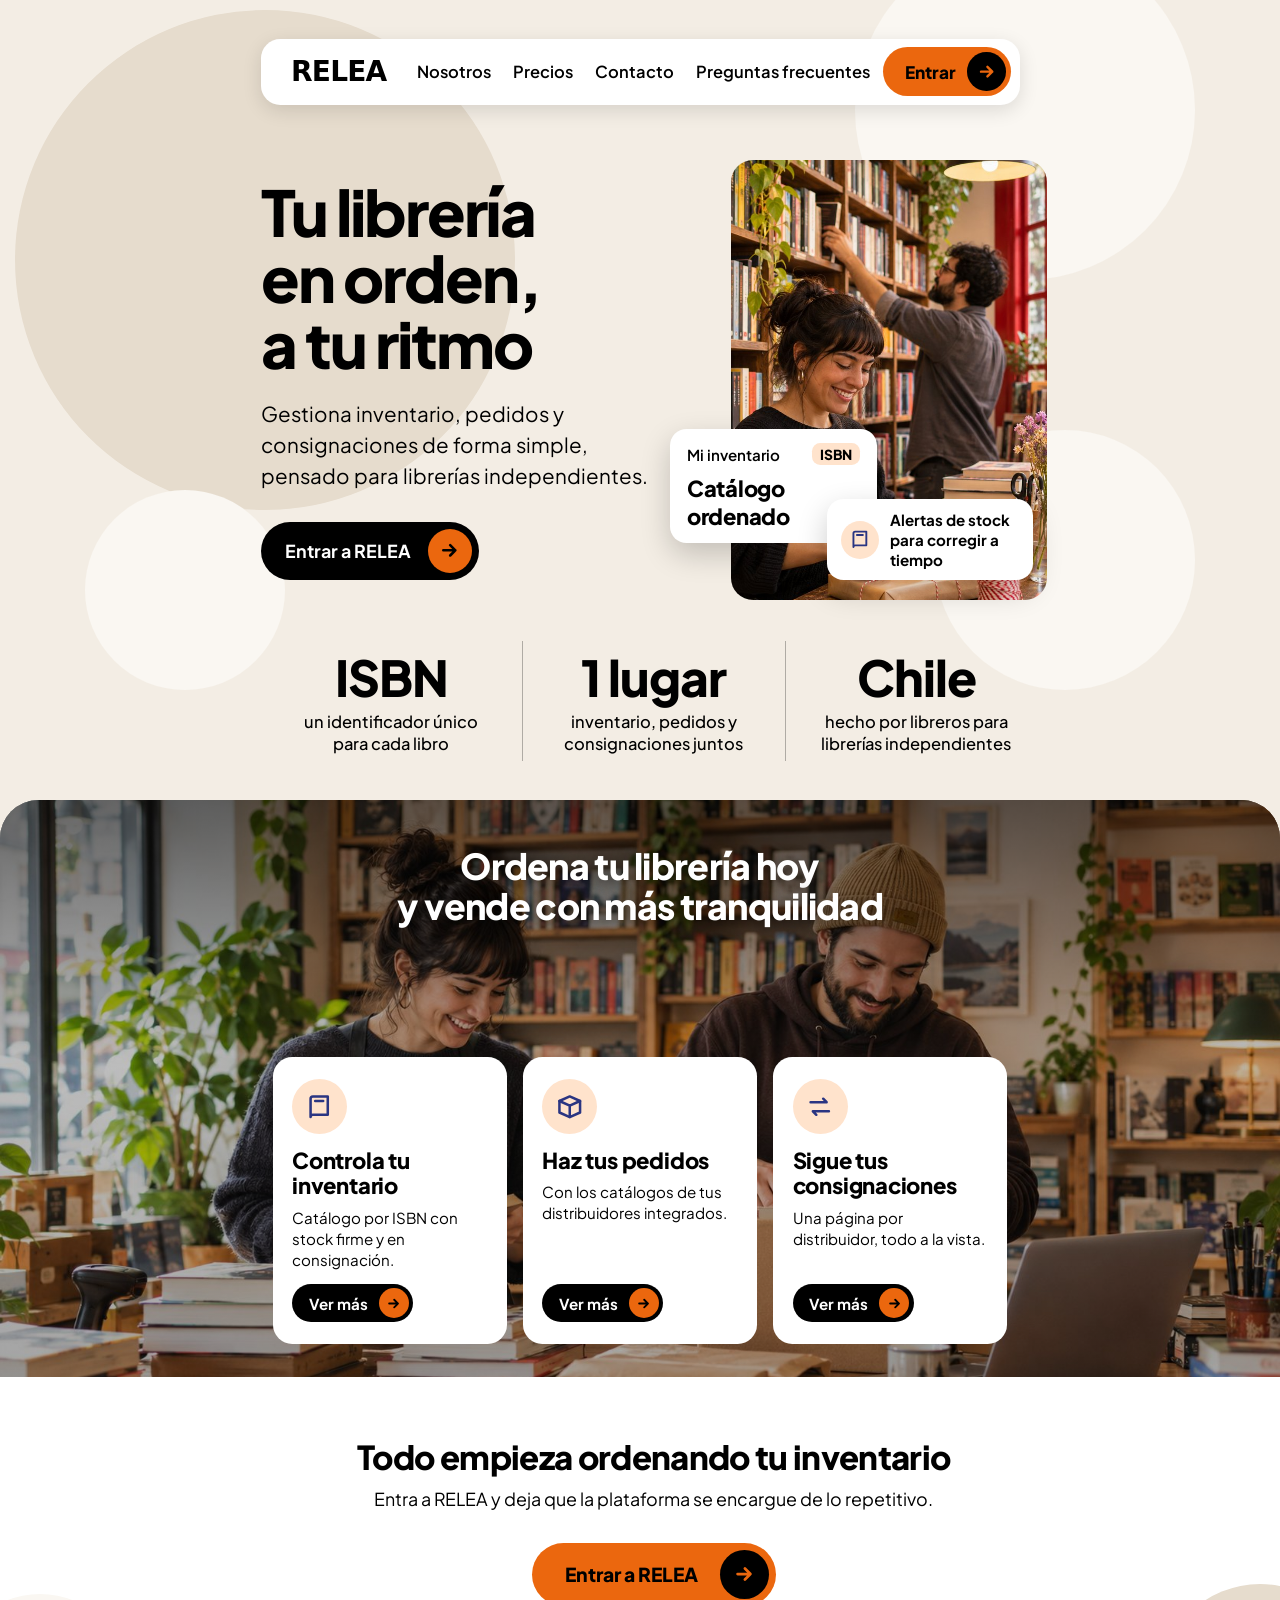
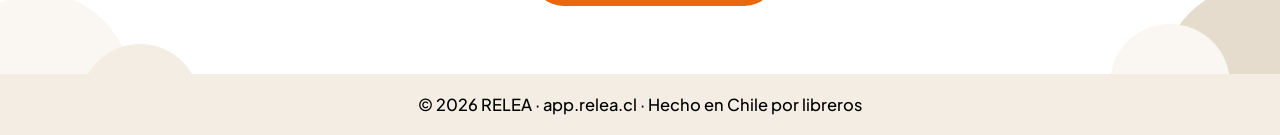
==== commit 8c6950c0: "Inicio: foto definitiva en la banda "Ordena tu librería hoy" Co-Authored-By: Claude Fable 5.2 <norep" ====
--- a/index.html
+++ b/index.html
@@ -60,7 +60,7 @@
   </header>
   <main>
     <section class="band" id="funciones">
-      <img class="band__img" src="assets/main-banda.jpg" alt="Fachada de Librería de Fuego, en Pedro Montt 235, Frutillar" width="1104" height="828" loading="lazy">
+      <img class="band__img" src="assets/main-banda.jpg" alt="Dos libreros sonriendo mientras ordenan libros y arman un paquete en el mesón de la librería" width="1672" height="941" loading="lazy">
       <div class="wrap">
         <h2>Ordena tu librería hoy<br>y vende con más tranquilidad</h2>
         <div class="cards">
--- a/styles.css
+++ b/styles.css
@@ -106,7 +106,7 @@
 .datos span { display: block; max-width: 9.375rem; margin: 0.125rem auto 0; font-size: 0.75rem; font-weight: 500; line-height: 1.35; }
 
 .band { position: relative; overflow: hidden; border-radius: 1.75rem 1.75rem 0 0; background: var(--negro); }
-.band__img { position: absolute; inset: 0; width: 100%; height: 100%; object-fit: cover; object-position: 50% 55%; }
+.band__img { position: absolute; inset: 0; width: 100%; height: 100%; object-fit: cover; object-position: 50% 25%; }
 .band::before { content: ""; position: absolute; inset: 0; z-index: 1; background: linear-gradient(180deg, rgba(0,0,0,0.6) 0%, rgba(0,0,0,0.25) 45%, rgba(0,0,0,0.35) 100%); }
 .band .wrap { z-index: 2; padding-top: 2.125rem; padding-bottom: 1.75rem; text-align: center; }
 .band h2 { max-width: 27.5rem; margin: 0 auto; font-size: 1.3125rem; font-weight: 800; line-height: 1.12; letter-spacing: -0.02em; color: var(--blanco); text-shadow: 0 0.125rem 0.75rem rgba(0,0,0,0.65); }
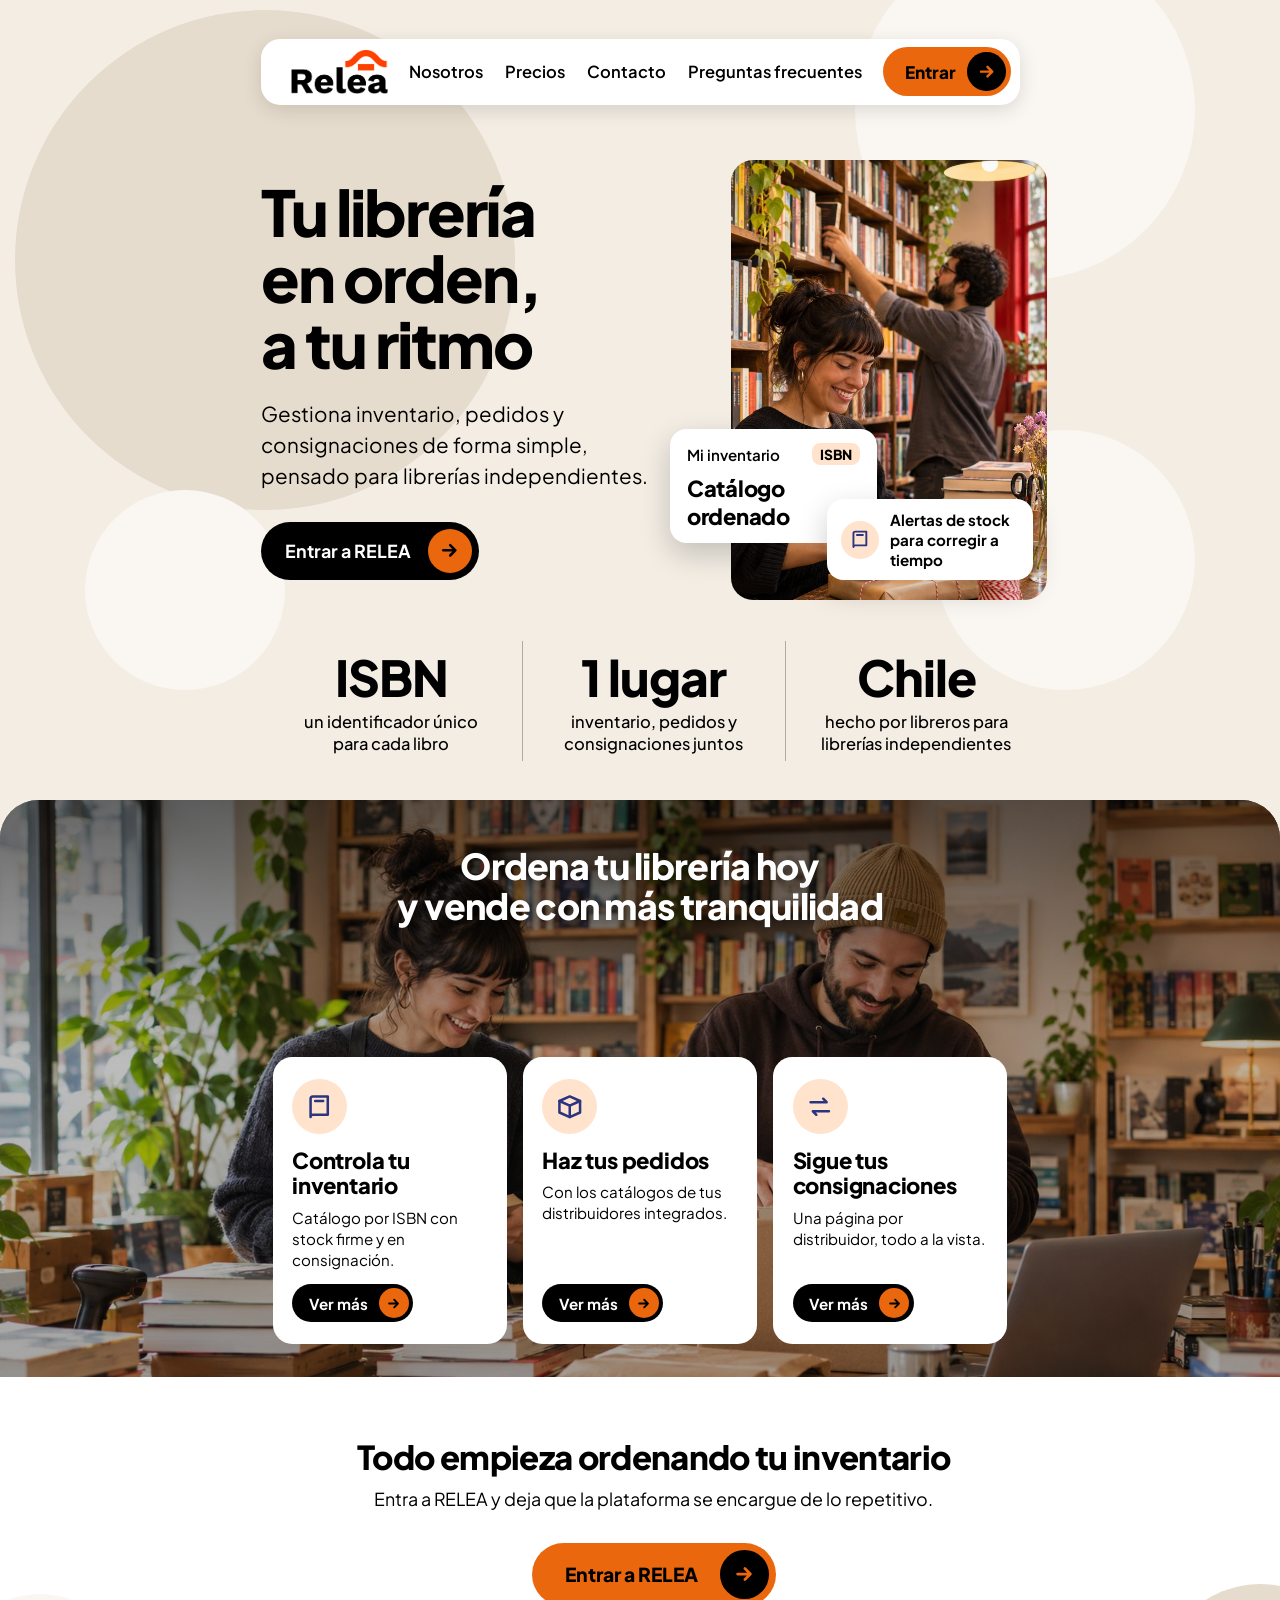
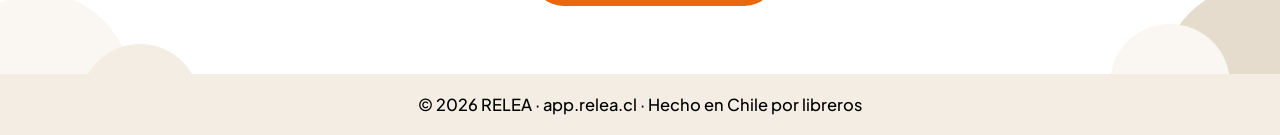
==== commit ddb7cb77: "Logo y favicon oficiales, y foto definitiva en Precios Co-Authored-By: Claude Fable 5.2 <noreply@ant" ====
--- a/index.html
+++ b/index.html
@@ -14,7 +14,8 @@
 <meta property="og:url" content="https://relea.cl/">
 <meta property="og:image" content="https://relea.cl/assets/main-hero.jpg">
 <meta name="theme-color" content="#f3ede4">
-<link rel="icon" href="assets/favicon.svg" type="image/svg+xml">
+<link rel="icon" href="assets/favicon.png" type="image/png">
+<link rel="apple-touch-icon" href="assets/apple-touch-icon.png">
 <link rel="preconnect" href="https://fonts.googleapis.com">
 <link rel="preconnect" href="https://fonts.gstatic.com" crossorigin>
 <link href="https://fonts.googleapis.com/css2?family=Plus+Jakarta+Sans:wght@400;500;600;700;800&display=swap" rel="stylesheet">
@@ -30,7 +31,7 @@
   </div>
   <header class="wrap">
       <nav class="nav" aria-label="Principal">
-        <a class="nav__logo" href="./"><img src="assets/logo.svg" alt="RELEA, volver al inicio" width="88" height="22"></a>
+        <a class="nav__logo" href="./"><img src="assets/logo.png" alt="RELEA, volver al inicio" width="489" height="222"></a>
         <div class="nav__links" id="menu"><a href="nosotros/">Nosotros</a><a href="precios/">Precios</a><a href="contacto/">Contacto</a><a href="preguntas-frecuentes/">Preguntas frecuentes</a></div>
         <div class="nav__right">
           <a class="btn btn--naranja btn--entrar" href="https://app.relea.cl"><span>Entrar</span><span class="btn__dot"><svg viewBox="0 0 24 24" fill="none" stroke="currentColor" stroke-width="3" stroke-linecap="round" stroke-linejoin="round" aria-hidden="true"><path d="M5 12h14M13 6l6 6-6 6"/></svg></span></a>
--- a/styles.css
+++ b/styles.css
@@ -46,7 +46,7 @@
 /* ---------- Navegación ---------- */
 .nav { position: relative; z-index: 10; display: flex; align-items: center; justify-content: space-between; gap: 0.625rem; height: 3rem; padding: 0.375rem 0.375rem 0.375rem 1.125rem; background: var(--blanco); border-radius: 0.875rem; box-shadow: 0 0.25rem 0.875rem rgba(0,0,0,0.12); }
 .nav__logo { display: inline-flex; align-items: center; text-decoration: none; }
-.nav__logo img { height: 1.375rem; width: auto; }
+.nav__logo img { height: 2rem; width: auto; }
 .nav__right { display: flex; align-items: center; gap: 0.375rem; }
 .nav__links { display: none; position: absolute; top: 3.5rem; left: 0; right: 0; flex-direction: column; padding: 0.5rem 1.125rem; background: var(--blanco); border-radius: 0.875rem; box-shadow: 0 0.5rem 1.375rem rgba(0,0,0,0.2); font-size: 0.9375rem; }
 .nav__links.is-open { display: flex; }
@@ -147,7 +147,7 @@
 .precios .btn { margin-top: 1.25rem; }
 .gota { position: relative; flex: none; width: 12.5rem; margin: 0 auto; }
 .gota__foto { width: 12.5rem; height: 18.75rem; border-radius: 50% 50% 0 50% / 36% 36% 0 36%; overflow: hidden; background: var(--crema-fuerte); }
-.gota__foto img { width: 100%; height: 100%; object-fit: cover; object-position: 50% 30%; }
+.gota__foto img { width: 100%; height: 100%; object-fit: cover; object-position: 64% 50%; }
 .sello { position: absolute; left: -2.5rem; bottom: 1.625rem; display: flex; align-items: center; justify-content: center; width: 6.5rem; height: 6.5rem; border-radius: 50%; background: var(--naranja); text-align: center; font-size: 0.8125rem; font-weight: 800; line-height: 1.15; transform: rotate(-10deg); box-shadow: 0 0.375rem 1rem rgba(0,0,0,0.2); }
 .pasos { display: grid; grid-template-columns: 1fr; gap: 0.75rem; margin: 1.875rem 0 0; padding: 0; list-style: none; }
 .pasos li { display: flex; align-items: flex-start; gap: 0.75rem; padding: 0.875rem 1rem; background: var(--blanco); border-radius: 1rem; font-size: 0.875rem; font-weight: 600; line-height: 1.35; }
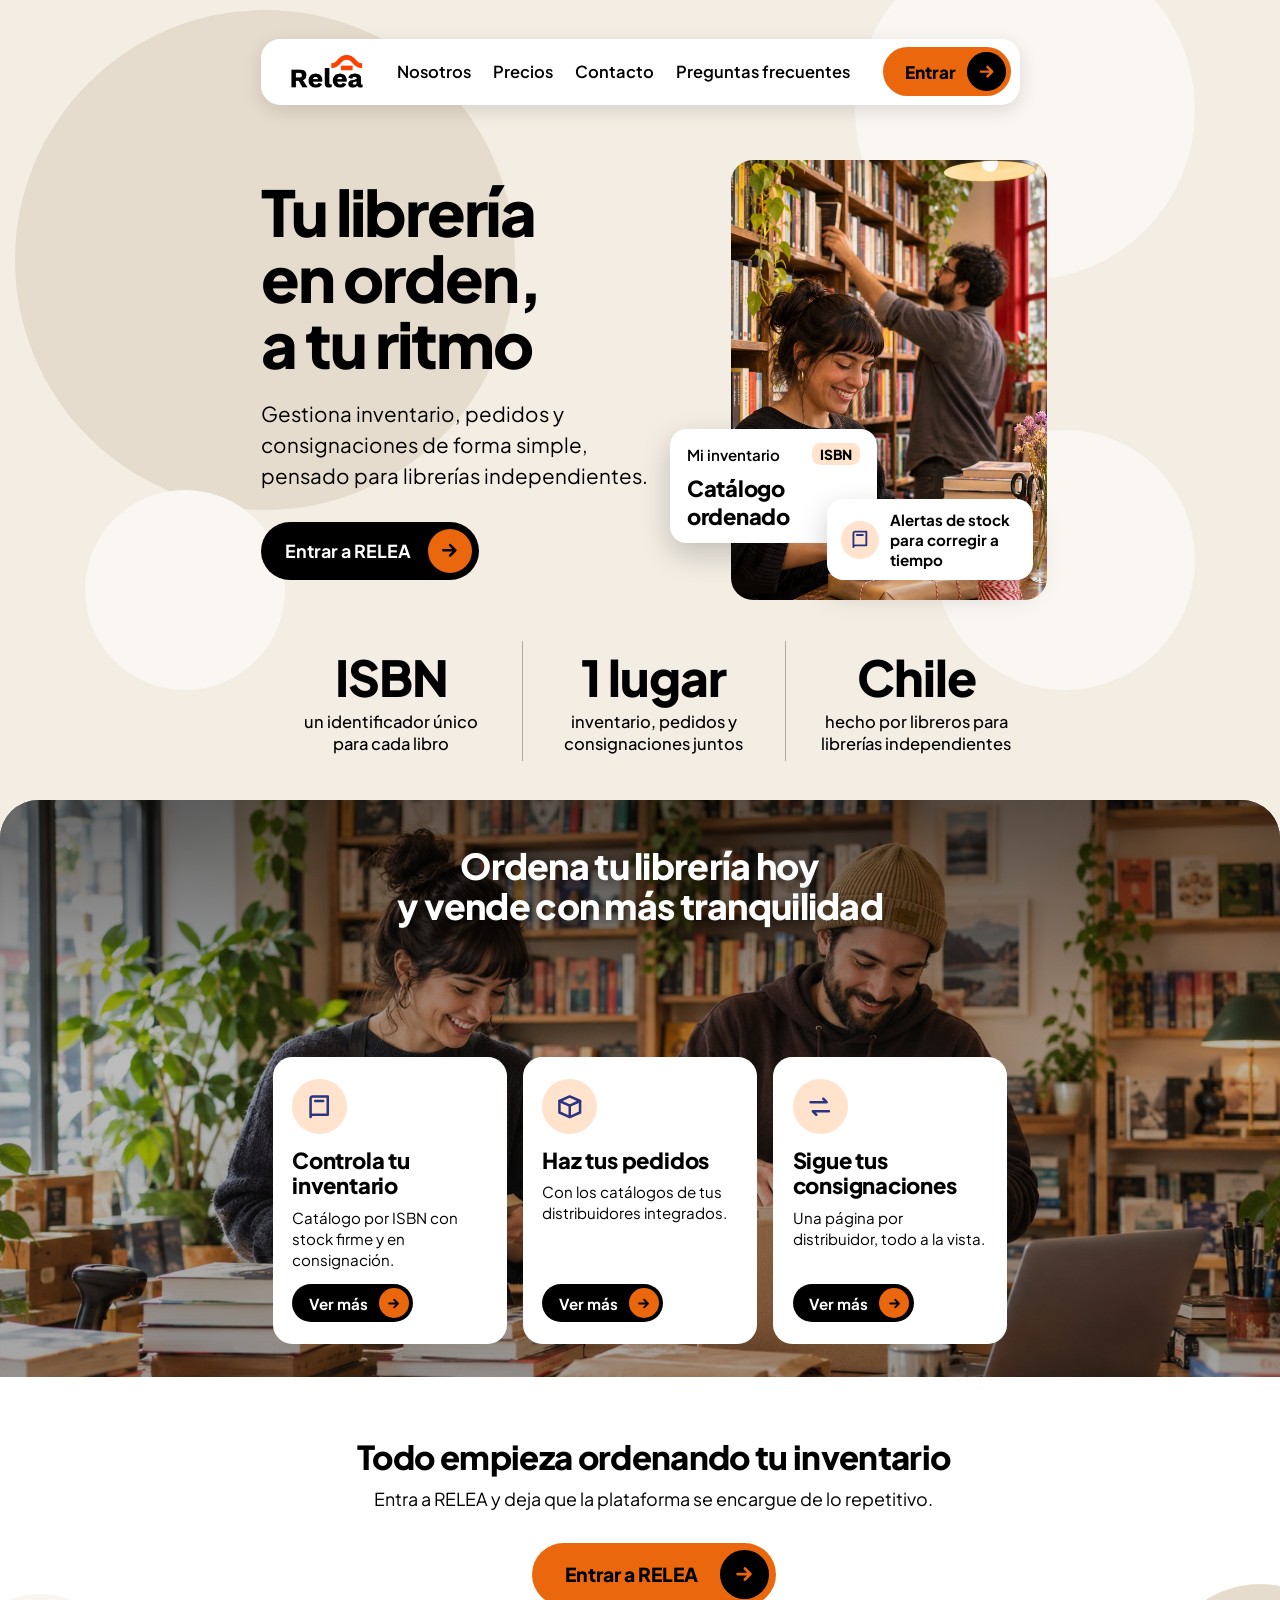
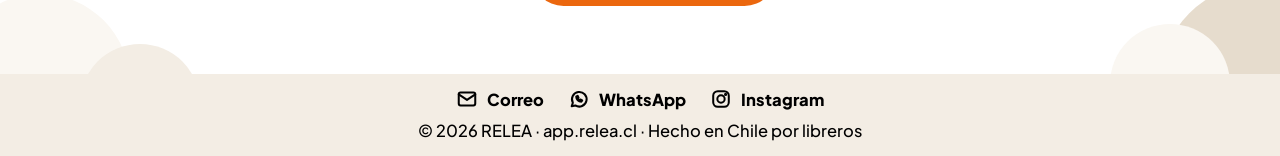
==== commit 2de9efc4: "Contacto con columna lateral de canales y canales en el pie de todas las páginas Co-Authored-By: Cla" ====
--- a/index.html
+++ b/index.html
@@ -101,7 +101,7 @@
     <a class="btn btn--naranja btn--lg" href="https://app.relea.cl"><span>Entrar a RELEA</span><span class="btn__dot"><svg viewBox="0 0 24 24" fill="none" stroke="currentColor" stroke-width="3" stroke-linecap="round" stroke-linejoin="round" aria-hidden="true"><path d="M5 12h14M13 6l6 6-6 6"/></svg></span></a>
   </div>
 </section>
-<footer class="footer footer--crema"><span>© 2026 RELEA · <a href="https://app.relea.cl">app.relea.cl</a> · Hecho en Chile por libreros</span></footer>
+<footer class="footer footer--crema"><nav class="footer__canales" aria-label="Canales de contacto"><a href="mailto:somosrelea@gmail.com"><svg viewBox="0 0 24 24" fill="none" stroke="currentColor" stroke-width="2.2" stroke-linecap="round" stroke-linejoin="round" aria-hidden="true"><rect x="3" y="5" width="18" height="14" rx="2"/><path d="M3 7l9 6 9-6"/></svg>Correo</a><a href="https://wa.me/56978704682" target="_blank" rel="noopener"><svg viewBox="0 0 24 24" fill="none" stroke="currentColor" stroke-width="2.2" stroke-linecap="round" stroke-linejoin="round" aria-hidden="true"><path d="M4 20l1.3-3.9A8 8 0 1 1 8 19z"/><path d="M9 9.5c0 3 2.5 5.5 5.5 5.5l1-1.5-2-1-1 .8a4 4 0 0 1-1.8-1.8l.8-1-1-2z"/></svg>WhatsApp</a><a href="https://www.instagram.com/relea.app" target="_blank" rel="noopener"><svg viewBox="0 0 24 24" fill="none" stroke="currentColor" stroke-width="2.2" stroke-linecap="round" stroke-linejoin="round" aria-hidden="true"><rect x="3.5" y="3.5" width="17" height="17" rx="5"/><circle cx="12" cy="12" r="4"/><circle cx="17" cy="7" r="0.6" fill="currentColor"/></svg>Instagram</a></nav><span>© 2026 RELEA · <a href="https://app.relea.cl">app.relea.cl</a> · Hecho en Chile por libreros</span></footer>
 <script src="site.js" defer></script>
 </body>
 </html>
--- a/styles.css
+++ b/styles.css
@@ -27,7 +27,7 @@
 a { color: inherit; }
 h1, h2, h3, p { margin: 0; }
 :focus-visible { outline: 0.1875rem solid var(--negro); outline-offset: 0.125rem; }
-.band :focus-visible, .chip:focus-visible { outline-color: var(--naranja); }
+.band :focus-visible { outline-color: var(--naranja); }
 .sr-only { position: absolute; width: 0.0625rem; height: 0.0625rem; overflow: hidden; clip-path: inset(50%); white-space: nowrap; }
 
 /* ---------- Estructura ---------- */
@@ -46,7 +46,7 @@
 /* ---------- Navegación ---------- */
 .nav { position: relative; z-index: 10; display: flex; align-items: center; justify-content: space-between; gap: 0.625rem; height: 3rem; padding: 0.375rem 0.375rem 0.375rem 1.125rem; background: var(--blanco); border-radius: 0.875rem; box-shadow: 0 0.25rem 0.875rem rgba(0,0,0,0.12); }
 .nav__logo { display: inline-flex; align-items: center; text-decoration: none; }
-.nav__logo img { height: 2rem; width: auto; }
+.nav__logo img { height: 1.5rem; width: auto; }
 .nav__right { display: flex; align-items: center; gap: 0.375rem; }
 .nav__links { display: none; position: absolute; top: 3.5rem; left: 0; right: 0; flex-direction: column; padding: 0.5rem 1.125rem; background: var(--blanco); border-radius: 0.875rem; box-shadow: 0 0.5rem 1.375rem rgba(0,0,0,0.2); font-size: 0.9375rem; }
 .nav__links.is-open { display: flex; }
@@ -75,10 +75,13 @@
 .btn--lg .btn__dot svg { width: 1rem; height: 1rem; }
 
 /* ---------- Pie ---------- */
-.footer { flex: none; display: flex; align-items: center; justify-content: center; min-height: 2.75rem; padding: 0.625rem 1.25rem; background: var(--crema-fuerte); font-size: 0.75rem; font-weight: 500; line-height: 1.4; text-align: center; }
+.footer { flex: none; display: flex; flex-direction: column; gap: 0.375rem; align-items: center; justify-content: center; min-height: 2.75rem; padding: 0.625rem 1.25rem; background: var(--crema-fuerte); font-size: 0.75rem; font-weight: 500; line-height: 1.4; text-align: center; }
 .footer--crema { background: var(--crema); }
 .footer a { text-decoration: none; }
 .footer a:hover { text-decoration: underline; }
+.footer__canales { display: flex; flex-wrap: wrap; justify-content: center; gap: 0.375rem 1.125rem; }
+.footer__canales a { display: inline-flex; align-items: center; gap: 0.375rem; font-weight: 800; }
+.footer__canales svg { width: 1rem; height: 1rem; }
 
 /* ---------- Inicio ---------- */
 .hero { display: flex; flex-direction: column; gap: 2rem; margin-top: 2rem; }
@@ -157,9 +160,9 @@
 
 /* ---------- Contacto ---------- */
 .pildora { position: relative; margin-top: 1.875rem; }
-.pildora__foto { height: 10.625rem; border-radius: 6.5625rem; overflow: hidden; background: var(--crema-fuerte); }
-.pildora__foto img { width: 100%; height: 100%; object-fit: cover; object-position: 50% 62%; }
-.burbuja { position: relative; width: 15.3125rem; max-width: 90%; margin: -2.75rem 0 0 auto; padding: 0.875rem 1.25rem; background: var(--blanco); border-radius: 1.125rem 1.125rem 1.125rem 0.25rem; }
+.pildora__foto { height: 10.625rem; border-radius: 4rem 0.75rem 4rem 0.75rem; overflow: hidden; background: var(--crema-fuerte); }
+.pildora__foto img { width: 100%; height: 100%; object-fit: cover; object-position: 50% 35%; }
+.burbuja { position: relative; width: 15.3125rem; max-width: 90%; margin: -2.5rem auto 0; text-align: center; padding: 0.875rem 1.25rem; background: var(--blanco); border-radius: 1.125rem 1.125rem 1.125rem 0.25rem; }
 .burbuja h1 { font-size: 1.875rem; font-weight: 800; letter-spacing: -0.03em; line-height: 1; }
 .burbuja p { margin-top: 0.375rem; font-size: 0.8125rem; font-weight: 600; line-height: 1.35; }
 .form { display: grid; gap: 0.875rem; margin-top: 1.5rem; }
@@ -167,18 +170,22 @@
 .form label { display: block; margin-bottom: 0.375rem; font-size: 0.8125rem; font-weight: 800; }
 .form input, .form textarea { width: 100%; padding: 0.6875rem 0.8125rem; border: 0.125rem solid var(--negro); border-radius: 0.75rem; background: var(--blanco); font-family: inherit; font-size: 1rem; color: var(--negro); }
 .form textarea { resize: none; }
+.form__enviar { display: flex; justify-content: flex-end; }
 .form ::placeholder { color: #6b6b6b; opacity: 1; }
-.chips { display: grid; grid-template-columns: 1fr; gap: 0.625rem; margin-top: 1.5rem; }
-.chip { display: block; padding: 0.625rem 0.875rem; background: var(--negro); border-radius: 0.875rem; text-decoration: none; }
-.chip small { display: block; font-size: 0.6875rem; font-weight: 700; color: var(--naranja); }
-.chip span { display: block; margin-top: 0.125rem; font-size: 0.8125rem; font-weight: 700; color: var(--blanco); }
+.canales { margin-top: 1.5rem; padding: 1rem; background: var(--blanco); border-radius: 1rem; }
+.canales h2 { font-size: 0.9375rem; font-weight: 800; line-height: 1.25; }
+.canales p { margin: 0.25rem 0 0.75rem; font-size: 0.75rem; line-height: 1.4; }
+.canales a { display: flex; align-items: center; gap: 0.625rem; padding: 0.5rem 0; border-top: 0.125rem solid var(--negro); font-size: 0.8125rem; font-weight: 700; text-decoration: none; }
+.canales a:hover { text-decoration: underline; text-underline-offset: 3px; }
+.canales__ic { flex: none; display: inline-flex; align-items: center; justify-content: center; width: 1.875rem; height: 1.875rem; border-radius: 50%; background: var(--naranja); color: var(--negro); }
+.canales__ic svg { width: 0.9375rem; height: 0.9375rem; }
 
 /* ---------- Preguntas frecuentes ---------- */
 .faq { display: flex; flex-direction: column; gap: 1.875rem; margin-top: 2.25rem; }
 .faq__lado { flex: none; }
-.blob { width: 11.875rem; height: 15.625rem; border-radius: 62% 38% 55% 45% / 48% 58% 42% 52%; overflow: hidden; background: var(--crema-fuerte); }
-.blob img { width: 100%; height: 100%; object-fit: cover; object-position: 38% 50%; }
-.faq h1 { margin-top: 1.25rem; font-weight: 800; font-size: 1.875rem; line-height: 1.05; letter-spacing: -0.03em; }
+.blob { width: 11.875rem; height: 15.625rem; margin-top: 1.25rem; overflow: hidden; background: var(--crema-fuerte); }
+.blob img { width: 100%; height: 100%; object-fit: cover; object-position: 60% 62%; }
+.faq h1 { margin-top: 0; font-weight: 800; font-size: 1.875rem; line-height: 1.05; letter-spacing: -0.03em; }
 .faq__lado p { margin-top: 0.625rem; font-size: 0.875rem; line-height: 1.45; }
 .faq__lado p.dudas { margin-top: 1.125rem; font-size: 0.8125rem; }
 .faq__lista { flex: 1; min-width: 0; border-bottom: 0.125rem solid var(--negro); }
@@ -236,13 +243,17 @@
   .pasos { grid-template-columns: repeat(2, minmax(0, 1fr)); }
 
   .pildora__foto { height: 13.125rem; }
-  .burbuja { position: absolute; right: -1.125rem; bottom: -0.75rem; max-width: none; margin: 0; }
   .form__fila { grid-template-columns: repeat(2, minmax(0, 1fr)); }
+  .contacto-grid { display: grid; grid-template-columns: minmax(0, 1fr) 10.625rem; gap: 1.5rem; align-items: start; margin-top: 1.5rem; }
+  .contacto-grid .form { margin-top: 0; }
+  .contacto-grid .form__fila { grid-template-columns: 1fr; }
+  .canales { margin-top: 0; }
   .form input, .form textarea { font-size: 0.875rem; }
-  .chips { grid-template-columns: repeat(3, minmax(0, 1fr)); }
 
   .faq { flex-direction: row; align-items: flex-start; gap: 2.125rem; }
   .faq__lado { width: 11.875rem; }
+  .blob { height: 35.625rem; }
+  .blob img { object-position: 50% 50%; }
 }
 
 @media (prefers-reduced-motion: reduce) {
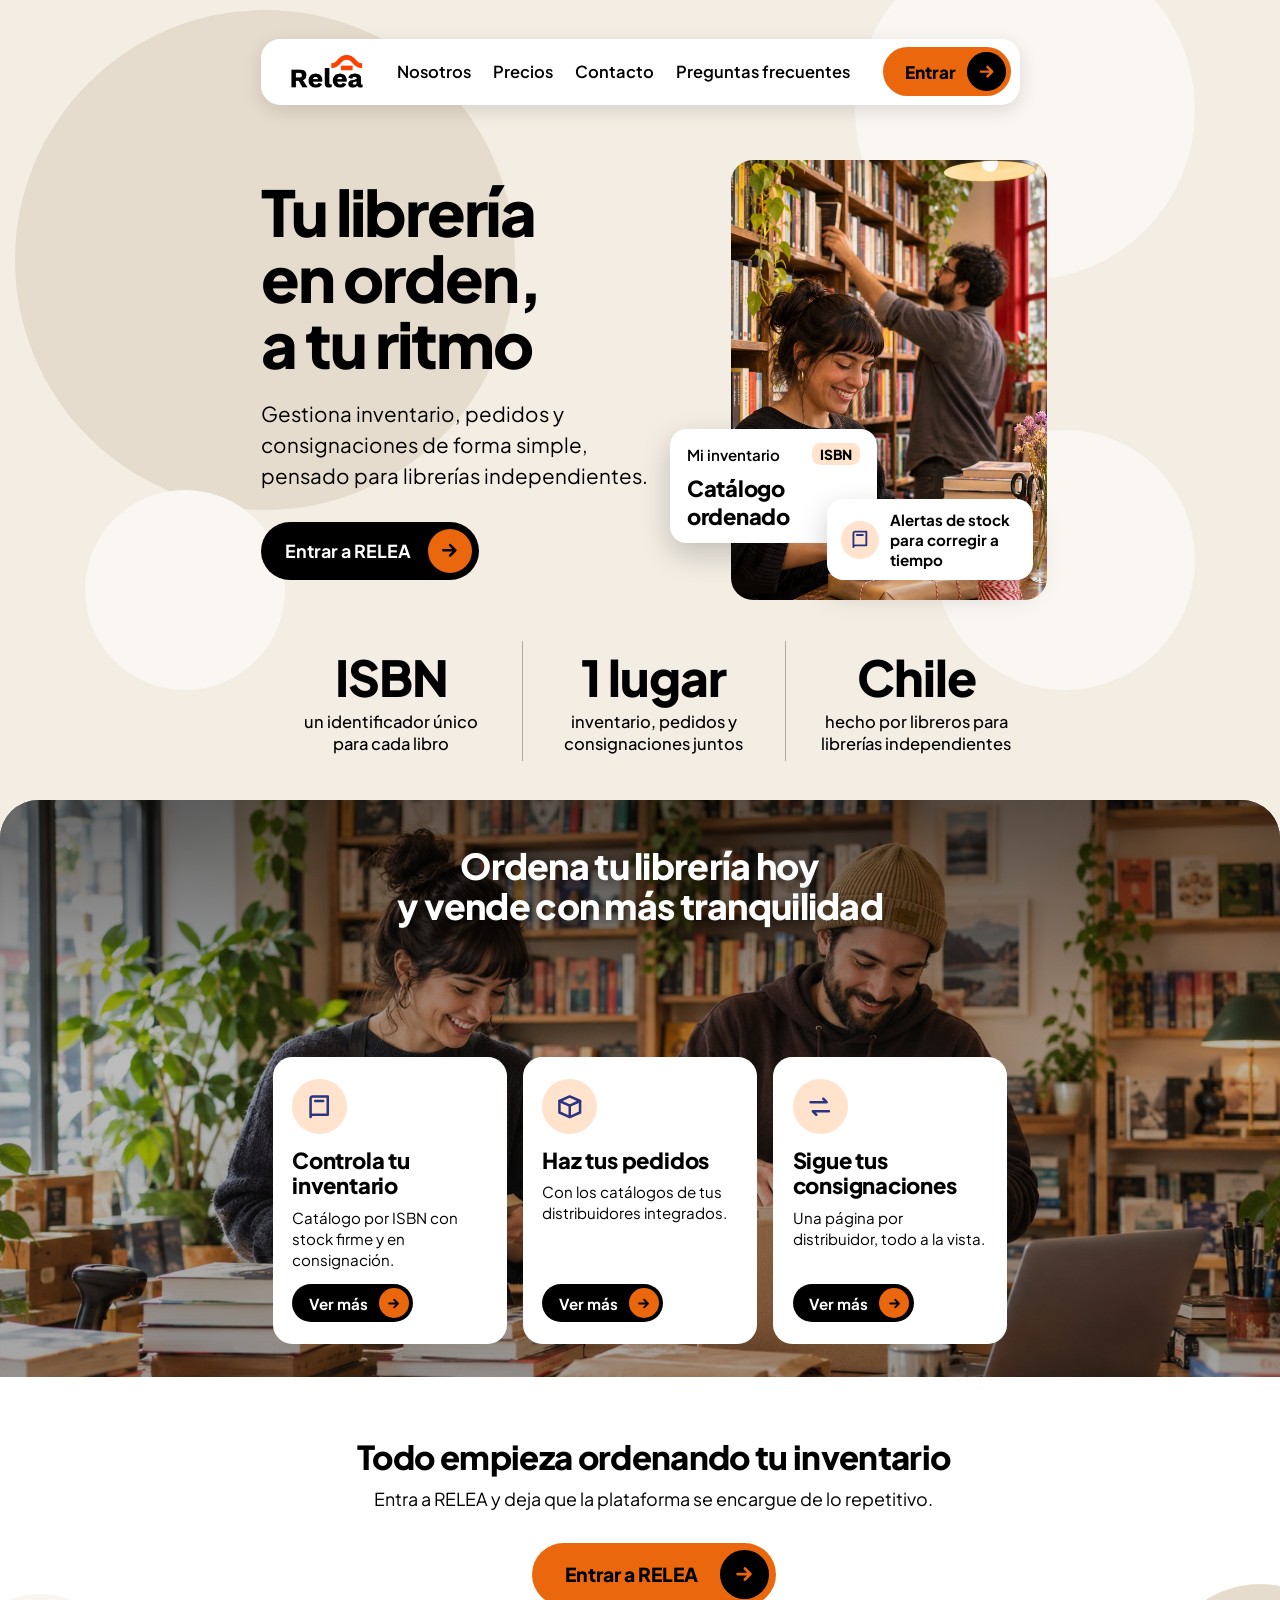
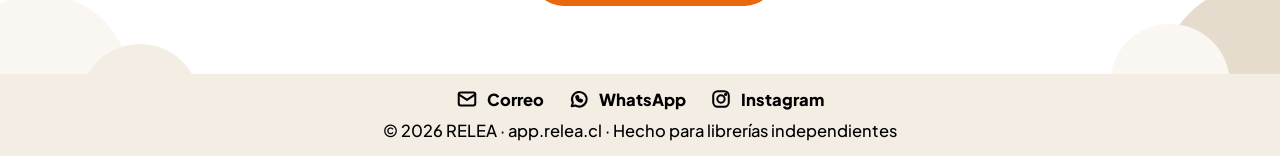
==== commit f843447a: "Quita la frase de otros canales en Contacto y cambia el lema del pie Co-Authored-By: Claude Opus 5.5" ====
--- a/index.html
+++ b/index.html
@@ -101,7 +101,7 @@
     <a class="btn btn--naranja btn--lg" href="https://app.relea.cl"><span>Entrar a RELEA</span><span class="btn__dot"><svg viewBox="0 0 24 24" fill="none" stroke="currentColor" stroke-width="3" stroke-linecap="round" stroke-linejoin="round" aria-hidden="true"><path d="M5 12h14M13 6l6 6-6 6"/></svg></span></a>
   </div>
 </section>
-<footer class="footer footer--crema"><nav class="footer__canales" aria-label="Canales de contacto"><a href="mailto:somosrelea@gmail.com"><svg viewBox="0 0 24 24" fill="none" stroke="currentColor" stroke-width="2.2" stroke-linecap="round" stroke-linejoin="round" aria-hidden="true"><rect x="3" y="5" width="18" height="14" rx="2"/><path d="M3 7l9 6 9-6"/></svg>Correo</a><a href="https://wa.me/56978704682" target="_blank" rel="noopener"><svg viewBox="0 0 24 24" fill="none" stroke="currentColor" stroke-width="2.2" stroke-linecap="round" stroke-linejoin="round" aria-hidden="true"><path d="M4 20l1.3-3.9A8 8 0 1 1 8 19z"/><path d="M9 9.5c0 3 2.5 5.5 5.5 5.5l1-1.5-2-1-1 .8a4 4 0 0 1-1.8-1.8l.8-1-1-2z"/></svg>WhatsApp</a><a href="https://www.instagram.com/relea.app" target="_blank" rel="noopener"><svg viewBox="0 0 24 24" fill="none" stroke="currentColor" stroke-width="2.2" stroke-linecap="round" stroke-linejoin="round" aria-hidden="true"><rect x="3.5" y="3.5" width="17" height="17" rx="5"/><circle cx="12" cy="12" r="4"/><circle cx="17" cy="7" r="0.6" fill="currentColor"/></svg>Instagram</a></nav><span>© 2026 RELEA · <a href="https://app.relea.cl">app.relea.cl</a> · Hecho en Chile por libreros</span></footer>
+<footer class="footer footer--crema"><nav class="footer__canales" aria-label="Canales de contacto"><a href="mailto:somosrelea@gmail.com"><svg viewBox="0 0 24 24" fill="none" stroke="currentColor" stroke-width="2.2" stroke-linecap="round" stroke-linejoin="round" aria-hidden="true"><rect x="3" y="5" width="18" height="14" rx="2"/><path d="M3 7l9 6 9-6"/></svg>Correo</a><a href="https://wa.me/56978704682" target="_blank" rel="noopener"><svg viewBox="0 0 24 24" fill="none" stroke="currentColor" stroke-width="2.2" stroke-linecap="round" stroke-linejoin="round" aria-hidden="true"><path d="M4 20l1.3-3.9A8 8 0 1 1 8 19z"/><path d="M9 9.5c0 3 2.5 5.5 5.5 5.5l1-1.5-2-1-1 .8a4 4 0 0 1-1.8-1.8l.8-1-1-2z"/></svg>WhatsApp</a><a href="https://www.instagram.com/relea.app" target="_blank" rel="noopener"><svg viewBox="0 0 24 24" fill="none" stroke="currentColor" stroke-width="2.2" stroke-linecap="round" stroke-linejoin="round" aria-hidden="true"><rect x="3.5" y="3.5" width="17" height="17" rx="5"/><circle cx="12" cy="12" r="4"/><circle cx="17" cy="7" r="0.6" fill="currentColor"/></svg>Instagram</a></nav><span>© 2026 RELEA · <a href="https://app.relea.cl">app.relea.cl</a> · <span class="footer__lema">Hecho para librerías independientes</span></span></footer>
 <script src="site.js" defer></script>
 </body>
 </html>
--- a/styles.css
+++ b/styles.css
@@ -79,6 +79,7 @@
 .footer--crema { background: var(--crema); }
 .footer a { text-decoration: none; }
 .footer a:hover { text-decoration: underline; }
+.footer__lema { white-space: nowrap; }
 .footer__canales { display: flex; flex-wrap: wrap; justify-content: center; gap: 0.375rem 1.125rem; }
 .footer__canales a { display: inline-flex; align-items: center; gap: 0.375rem; font-weight: 800; }
 .footer__canales svg { width: 1rem; height: 1rem; }
@@ -172,13 +173,11 @@
 .form textarea { resize: none; }
 .form__enviar { display: flex; justify-content: flex-end; }
 .form ::placeholder { color: #6b6b6b; opacity: 1; }
-.canales { margin-top: 1.5rem; padding: 1rem; background: var(--blanco); border-radius: 1rem; }
-.canales h2 { font-size: 0.9375rem; font-weight: 800; line-height: 1.25; }
-.canales p { margin: 0.25rem 0 0.75rem; font-size: 0.75rem; line-height: 1.4; }
-.canales a { display: flex; align-items: center; gap: 0.625rem; padding: 0.5rem 0; border-top: 0.125rem solid var(--negro); font-size: 0.8125rem; font-weight: 700; text-decoration: none; }
-.canales a:hover { text-decoration: underline; text-underline-offset: 3px; }
-.canales__ic { flex: none; display: inline-flex; align-items: center; justify-content: center; width: 1.875rem; height: 1.875rem; border-radius: 50%; background: var(--naranja); color: var(--negro); }
-.canales__ic svg { width: 0.9375rem; height: 0.9375rem; }
+.whatsapp { display: flex; flex-direction: column; align-items: flex-start; gap: 0.625rem; margin-top: 1.75rem; }
+.whatsapp p { font-size: 0.875rem; font-weight: 600; }
+.separador { display: flex; align-items: center; gap: 0.75rem; margin-top: 1.5rem; font-size: 0.8125rem; font-weight: 700; }
+.separador::before, .separador::after { content: ""; flex: 1; height: 0.125rem; background: var(--negro); }
+.separador + .form { margin-top: 1rem; }
 
 /* ---------- Preguntas frecuentes ---------- */
 .faq { display: flex; flex-direction: column; gap: 1.875rem; margin-top: 2.25rem; }
@@ -244,10 +243,6 @@
 
   .pildora__foto { height: 13.125rem; }
   .form__fila { grid-template-columns: repeat(2, minmax(0, 1fr)); }
-  .contacto-grid { display: grid; grid-template-columns: minmax(0, 1fr) 10.625rem; gap: 1.5rem; align-items: start; margin-top: 1.5rem; }
-  .contacto-grid .form { margin-top: 0; }
-  .contacto-grid .form__fila { grid-template-columns: 1fr; }
-  .canales { margin-top: 0; }
   .form input, .form textarea { font-size: 0.875rem; }
 
   .faq { flex-direction: row; align-items: flex-start; gap: 2.125rem; }
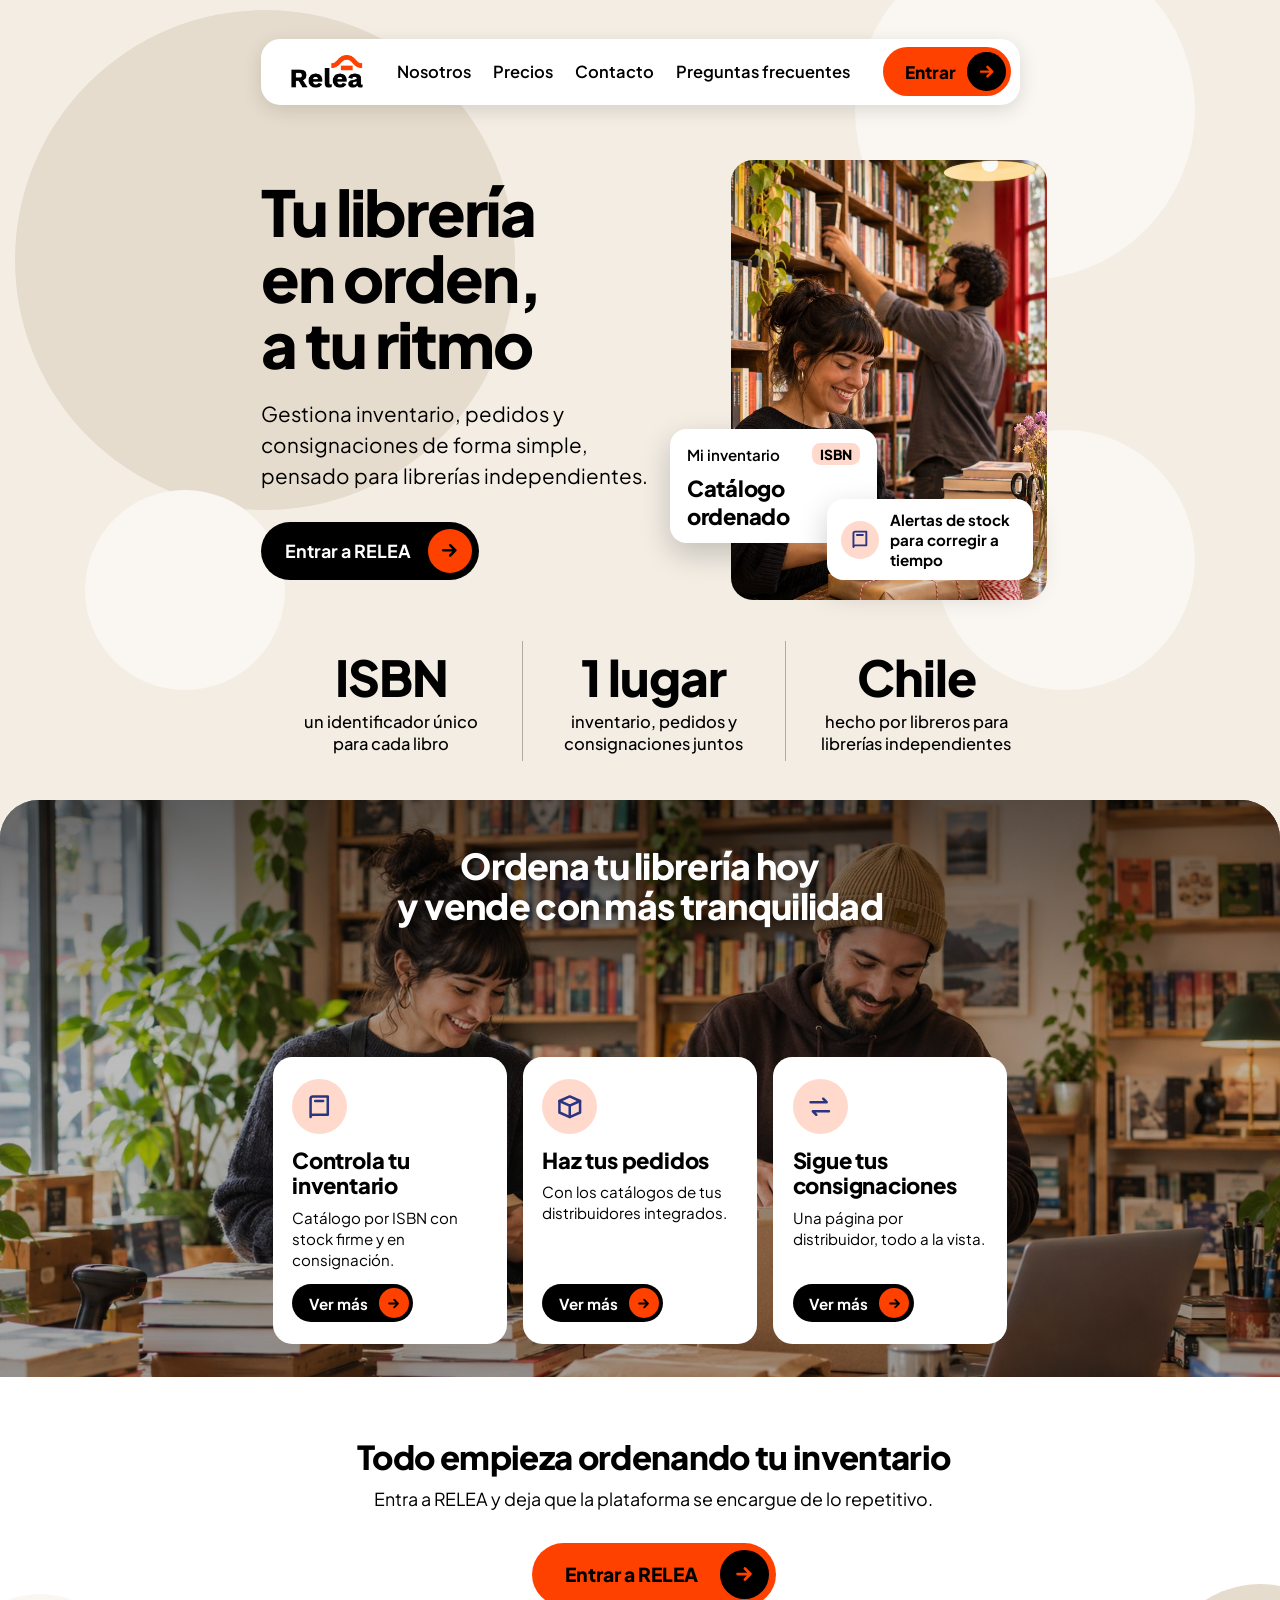
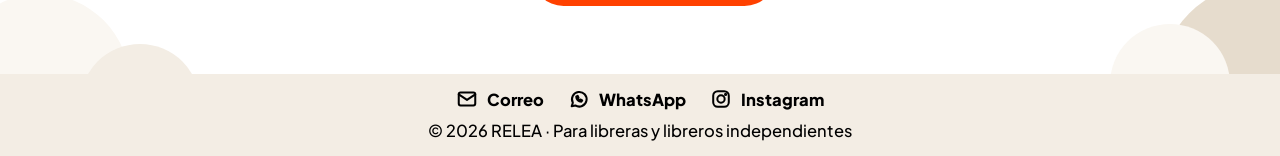
==== commit f6827184: "Naranjo del logo (#ff4100) en todo el sitio y nuevo pie sin app.relea.cl Co-Authored-By: Claude Opus" ====
--- a/index.html
+++ b/index.html
@@ -101,7 +101,7 @@
     <a class="btn btn--naranja btn--lg" href="https://app.relea.cl"><span>Entrar a RELEA</span><span class="btn__dot"><svg viewBox="0 0 24 24" fill="none" stroke="currentColor" stroke-width="3" stroke-linecap="round" stroke-linejoin="round" aria-hidden="true"><path d="M5 12h14M13 6l6 6-6 6"/></svg></span></a>
   </div>
 </section>
-<footer class="footer footer--crema"><nav class="footer__canales" aria-label="Canales de contacto"><a href="mailto:somosrelea@gmail.com"><svg viewBox="0 0 24 24" fill="none" stroke="currentColor" stroke-width="2.2" stroke-linecap="round" stroke-linejoin="round" aria-hidden="true"><rect x="3" y="5" width="18" height="14" rx="2"/><path d="M3 7l9 6 9-6"/></svg>Correo</a><a href="https://wa.me/56978704682" target="_blank" rel="noopener"><svg viewBox="0 0 24 24" fill="none" stroke="currentColor" stroke-width="2.2" stroke-linecap="round" stroke-linejoin="round" aria-hidden="true"><path d="M4 20l1.3-3.9A8 8 0 1 1 8 19z"/><path d="M9 9.5c0 3 2.5 5.5 5.5 5.5l1-1.5-2-1-1 .8a4 4 0 0 1-1.8-1.8l.8-1-1-2z"/></svg>WhatsApp</a><a href="https://www.instagram.com/relea.app" target="_blank" rel="noopener"><svg viewBox="0 0 24 24" fill="none" stroke="currentColor" stroke-width="2.2" stroke-linecap="round" stroke-linejoin="round" aria-hidden="true"><rect x="3.5" y="3.5" width="17" height="17" rx="5"/><circle cx="12" cy="12" r="4"/><circle cx="17" cy="7" r="0.6" fill="currentColor"/></svg>Instagram</a></nav><span>© 2026 RELEA · <a href="https://app.relea.cl">app.relea.cl</a> · <span class="footer__lema">Hecho para librerías independientes</span></span></footer>
+<footer class="footer footer--crema"><nav class="footer__canales" aria-label="Canales de contacto"><a href="mailto:somosrelea@gmail.com"><svg viewBox="0 0 24 24" fill="none" stroke="currentColor" stroke-width="2.2" stroke-linecap="round" stroke-linejoin="round" aria-hidden="true"><rect x="3" y="5" width="18" height="14" rx="2"/><path d="M3 7l9 6 9-6"/></svg>Correo</a><a href="https://wa.me/56978704682" target="_blank" rel="noopener"><svg viewBox="0 0 24 24" fill="none" stroke="currentColor" stroke-width="2.2" stroke-linecap="round" stroke-linejoin="round" aria-hidden="true"><path d="M4 20l1.3-3.9A8 8 0 1 1 8 19z"/><path d="M9 9.5c0 3 2.5 5.5 5.5 5.5l1-1.5-2-1-1 .8a4 4 0 0 1-1.8-1.8l.8-1-1-2z"/></svg>WhatsApp</a><a href="https://www.instagram.com/relea.app" target="_blank" rel="noopener"><svg viewBox="0 0 24 24" fill="none" stroke="currentColor" stroke-width="2.2" stroke-linecap="round" stroke-linejoin="round" aria-hidden="true"><rect x="3.5" y="3.5" width="17" height="17" rx="5"/><circle cx="12" cy="12" r="4"/><circle cx="17" cy="7" r="0.6" fill="currentColor"/></svg>Instagram</a></nav><span>© 2026 RELEA · <span class="footer__lema">Para libreras y libreros independientes</span></span></footer>
 <script src="site.js" defer></script>
 </body>
 </html>
--- a/styles.css
+++ b/styles.css
@@ -6,7 +6,7 @@
   --crema: #f3ede4;
   --crema-fuerte: #e6dccd;
   --crema-clara: #faf7f2;
-  --naranja: #eb670e;
+  --naranja: #ff4100;
   --negro: #000000;
   --blanco: #ffffff;
   --pad-l: 1.25rem;
@@ -95,10 +95,10 @@
 .float { position: absolute; width: 9.375rem; background: var(--blanco); border-radius: 0.75rem; box-shadow: 0 0.5rem 1.375rem rgba(0,0,0,0.2); }
 .float--a { top: 12.25rem; left: -1.5rem; padding: 0.625rem 0.75rem; }
 .float--a .float__row { display: flex; align-items: center; justify-content: space-between; gap: 0.5rem; font-size: 0.6875rem; font-weight: 600; }
-.float--a .tag { background: #ffe3cc; border-radius: 0.375rem; padding: 0.125rem 0.375rem; font-size: 0.625rem; font-weight: 800; }
+.float--a .tag { background: #ffd9cc; border-radius: 0.375rem; padding: 0.125rem 0.375rem; font-size: 0.625rem; font-weight: 800; }
 .float--a strong { display: block; margin-top: 0.375rem; font-size: 1rem; font-weight: 800; letter-spacing: -0.01em; }
 .float--b { bottom: 0.875rem; right: -0.875rem; display: flex; align-items: center; gap: 0.5rem; padding: 0.5rem 0.625rem; font-size: 0.6875rem; font-weight: 700; line-height: 1.3; }
-.icon { flex: none; display: inline-flex; align-items: center; justify-content: center; width: 2.5rem; height: 2.5rem; border-radius: 50%; background: #ffe3cc; color: #2a3582; }
+.icon { flex: none; display: inline-flex; align-items: center; justify-content: center; width: 2.5rem; height: 2.5rem; border-radius: 50%; background: #ffd9cc; color: #2a3582; }
 .icon svg { width: 1.25rem; height: 1.25rem; }
 .icon--sm { width: 1.75rem; height: 1.75rem; }
 .icon--sm svg { width: 0.9375rem; height: 0.9375rem; }
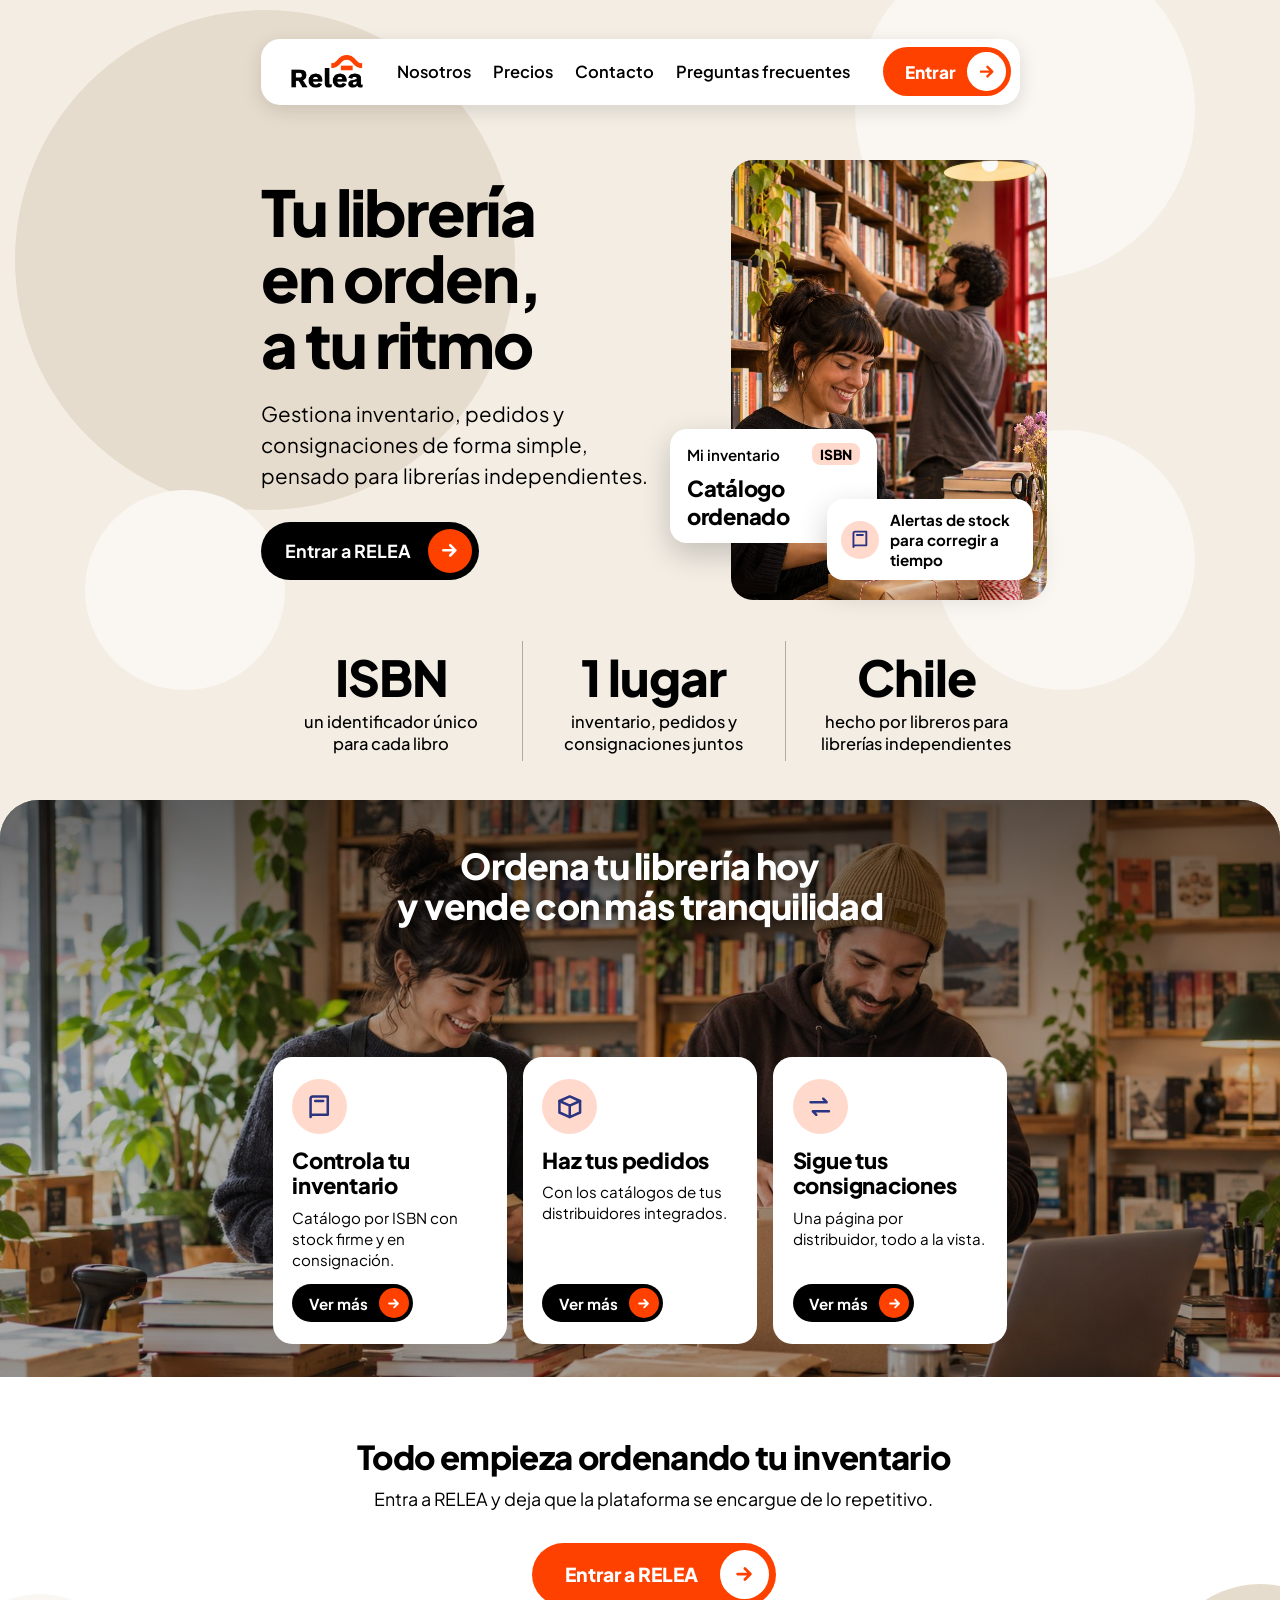
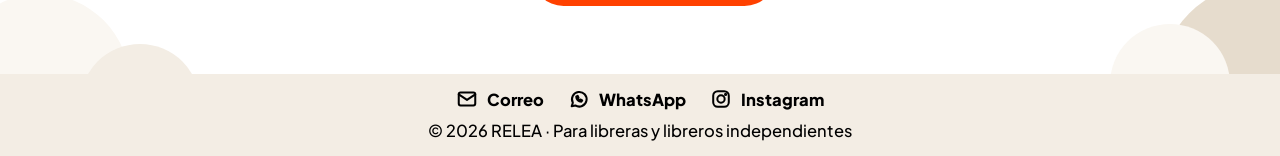
==== commit 974469ad: "Móvil: pestañas deslizables en el menú en lugar del botón de tres líneas Co-Authored-By: Claude Opus" ====
--- a/index.html
+++ b/index.html
@@ -35,7 +35,6 @@
         <div class="nav__links" id="menu"><a href="nosotros/">Nosotros</a><a href="precios/">Precios</a><a href="contacto/">Contacto</a><a href="preguntas-frecuentes/">Preguntas frecuentes</a></div>
         <div class="nav__right">
           <a class="btn btn--naranja btn--entrar" href="https://app.relea.cl"><span>Entrar</span><span class="btn__dot"><svg viewBox="0 0 24 24" fill="none" stroke="currentColor" stroke-width="3" stroke-linecap="round" stroke-linejoin="round" aria-hidden="true"><path d="M5 12h14M13 6l6 6-6 6"/></svg></span></a>
-          <button class="nav__toggle" type="button" aria-controls="menu" aria-expanded="false" aria-label="Abrir menú"><svg viewBox="0 0 24 24" fill="none" stroke="currentColor" stroke-width="2.6" stroke-linecap="round" aria-hidden="true"><path d="M4 7h16M4 12h16M4 17h16"/></svg></button>
         </div>
       </nav>
       <div class="hero">
--- a/styles.css
+++ b/styles.css
@@ -44,29 +44,30 @@
 .deco--full { max-width: none; }
 
 /* ---------- Navegación ---------- */
-.nav { position: relative; z-index: 10; display: flex; align-items: center; justify-content: space-between; gap: 0.625rem; height: 3rem; padding: 0.375rem 0.375rem 0.375rem 1.125rem; background: var(--blanco); border-radius: 0.875rem; box-shadow: 0 0.25rem 0.875rem rgba(0,0,0,0.12); }
+.nav { position: relative; z-index: 10; display: flex; flex-wrap: wrap; align-items: center; justify-content: space-between; gap: 0 0.625rem; padding: 0.375rem 0.375rem 0 1.125rem; background: var(--blanco); border-radius: 0.875rem; box-shadow: 0 0.25rem 0.875rem rgba(0,0,0,0.12); }
 .nav__logo { display: inline-flex; align-items: center; text-decoration: none; }
 .nav__logo img { height: 1.5rem; width: auto; }
 .nav__right { display: flex; align-items: center; gap: 0.375rem; }
-.nav__links { display: none; position: absolute; top: 3.5rem; left: 0; right: 0; flex-direction: column; padding: 0.5rem 1.125rem; background: var(--blanco); border-radius: 0.875rem; box-shadow: 0 0.5rem 1.375rem rgba(0,0,0,0.2); font-size: 0.9375rem; }
-.nav__links.is-open { display: flex; }
-.nav__links a { padding: 0.75rem 0; text-decoration: none; font-weight: 600; }
-.nav__links a + a { border-top: 0.0625rem solid var(--crema-fuerte); }
-.nav__links a[aria-current="page"] { font-weight: 800; }
+/* Móvil: pestañas en una segunda fila que se desliza hacia los lados */
+.nav__links { order: 3; flex-basis: 100%; display: flex; gap: 1.25rem; margin: 0.125rem -0.375rem 0 -1.125rem; padding: 0 1.125rem; overflow-x: auto; scrollbar-width: none; font-size: 0.8125rem; white-space: nowrap; }
+.nav__links::-webkit-scrollbar { display: none; }
+.nav__links.fade-r { -webkit-mask-image: linear-gradient(90deg, #000 85%, transparent); mask-image: linear-gradient(90deg, #000 85%, transparent); }
+.nav__links.fade-l { -webkit-mask-image: linear-gradient(270deg, #000 85%, transparent); mask-image: linear-gradient(270deg, #000 85%, transparent); }
+.nav__links.fade-l.fade-r { -webkit-mask-image: linear-gradient(90deg, transparent, #000 15%, #000 85%, transparent); mask-image: linear-gradient(90deg, transparent, #000 15%, #000 85%, transparent); }
+.nav__links a { flex: none; padding: 0.5rem 0 0.5625rem; border-bottom: 0.1875rem solid transparent; text-decoration: none; font-weight: 600; }
+.nav__links a[aria-current="page"] { font-weight: 800; border-bottom-color: var(--naranja); }
 .nav__links a:hover { text-decoration: underline; text-underline-offset: 0.25rem; }
-.nav__toggle { display: inline-flex; align-items: center; justify-content: center; width: 2.25rem; height: 2.25rem; padding: 0; border: 0; border-radius: 50%; background: var(--crema); color: var(--negro); cursor: pointer; }
-.nav__toggle svg { width: 1.125rem; height: 1.125rem; }
 
 /* ---------- Botones ---------- */
 .btn { display: inline-flex; align-items: center; gap: 0.75rem; height: 2.625rem; padding: 0.3125rem 0.3125rem 0.3125rem 1.125rem; border: 0; border-radius: 62.4375rem; background: var(--negro); color: var(--blanco); font-family: inherit; font-weight: 700; font-size: 0.8125rem; text-decoration: none; cursor: pointer; white-space: nowrap; transition: transform .15s ease; }
 .btn:hover { transform: translateY(-0.0625rem); }
-.btn__dot { flex: none; display: inline-flex; align-items: center; justify-content: center; width: 2rem; height: 2rem; border-radius: 50%; background: var(--naranja); color: var(--negro); }
+.btn__dot { flex: none; display: inline-flex; align-items: center; justify-content: center; width: 2rem; height: 2rem; border-radius: 50%; background: var(--naranja); color: var(--blanco); }
 .btn__dot svg { width: 0.9375rem; height: 0.9375rem; }
 .btn--sm { gap: 0.5rem; height: 1.75rem; padding: 0.1875rem 0.1875rem 0.1875rem 0.75rem; font-size: 0.6875rem; }
 .btn--sm .btn__dot { width: 1.375rem; height: 1.375rem; }
 .btn--sm .btn__dot svg { width: 0.6875rem; height: 0.6875rem; }
-.btn--naranja { background: var(--naranja); color: var(--negro); font-weight: 800; }
-.btn--naranja .btn__dot { background: var(--negro); color: var(--naranja); }
+.btn--naranja { background: var(--naranja); color: var(--blanco); font-weight: 800; }
+.btn--naranja .btn__dot { background: var(--blanco); color: var(--naranja); }
 .btn--entrar { gap: 0.5rem; height: 2.25rem; padding: 0.25rem 0.25rem 0.25rem 1rem; font-size: 0.7812rem; }
 .btn--entrar .btn__dot { width: 1.75rem; height: 1.75rem; }
 .btn--entrar .btn__dot svg { width: 0.875rem; height: 0.875rem; }
@@ -152,10 +153,10 @@
 .gota { position: relative; flex: none; width: 12.5rem; margin: 0 auto; }
 .gota__foto { width: 12.5rem; height: 18.75rem; border-radius: 50% 50% 0 50% / 36% 36% 0 36%; overflow: hidden; background: var(--crema-fuerte); }
 .gota__foto img { width: 100%; height: 100%; object-fit: cover; object-position: 64% 50%; }
-.sello { position: absolute; left: -2.5rem; bottom: 1.625rem; display: flex; align-items: center; justify-content: center; width: 6.5rem; height: 6.5rem; border-radius: 50%; background: var(--naranja); text-align: center; font-size: 0.8125rem; font-weight: 800; line-height: 1.15; transform: rotate(-10deg); box-shadow: 0 0.375rem 1rem rgba(0,0,0,0.2); }
+.sello { position: absolute; left: -2.5rem; bottom: 1.625rem; display: flex; align-items: center; justify-content: center; width: 6.5rem; height: 6.5rem; border-radius: 50%; background: var(--naranja); color: var(--blanco); text-align: center; font-size: 0.8125rem; font-weight: 800; line-height: 1.15; transform: rotate(-10deg); box-shadow: 0 0.375rem 1rem rgba(0,0,0,0.2); }
 .pasos { display: grid; grid-template-columns: 1fr; gap: 0.75rem; margin: 1.875rem 0 0; padding: 0; list-style: none; }
 .pasos li { display: flex; align-items: flex-start; gap: 0.75rem; padding: 0.875rem 1rem; background: var(--blanco); border-radius: 1rem; font-size: 0.875rem; font-weight: 600; line-height: 1.35; }
-.pasos .n { flex: none; display: inline-flex; align-items: center; justify-content: center; width: 1.75rem; height: 1.75rem; border-radius: 50%; background: var(--naranja); font-size: 0.8125rem; font-weight: 800; }
+.pasos .n { flex: none; display: inline-flex; align-items: center; justify-content: center; width: 1.75rem; height: 1.75rem; border-radius: 50%; background: var(--naranja); color: var(--blanco); font-size: 0.8125rem; font-weight: 800; }
 .dudas { margin-top: 1.375rem; font-size: 0.8125rem; }
 .dudas a { font-weight: 800; }
 
@@ -203,11 +204,9 @@
   .cream > .wrap { padding-top: 1.75rem; }
   .deco .solo-ancho { display: block; }
 
-  .nav { margin-right: 1.25rem; padding-left: 1.375rem; }
-  .nav__toggle { display: none; }
-  .nav__links { display: flex; position: static; flex-direction: row; align-items: center; gap: 1rem; padding: 0; background: none; border-radius: 0; box-shadow: none; font-size: 0.75rem; white-space: nowrap; }
-  .nav__links a { padding: 0.875rem 0; }
-  .nav__links a + a { border-top: 0; }
+  .nav { flex-wrap: nowrap; height: 3rem; margin-right: 1.25rem; padding: 0.375rem 0.375rem 0.375rem 1.375rem; }
+  .nav__links { order: 0; flex-basis: auto; align-items: center; gap: 1rem; margin: 0; padding: 0; overflow: visible; font-size: 0.75rem; -webkit-mask-image: none !important; mask-image: none !important; }
+  .nav__links a { padding: 0.875rem 0; border-bottom: 0; }
 
   .hero { flex-direction: row; align-items: center; justify-content: space-between; gap: 0; margin-top: 2.5rem; }
   .hero__text { flex: none; width: 20.625rem; }
